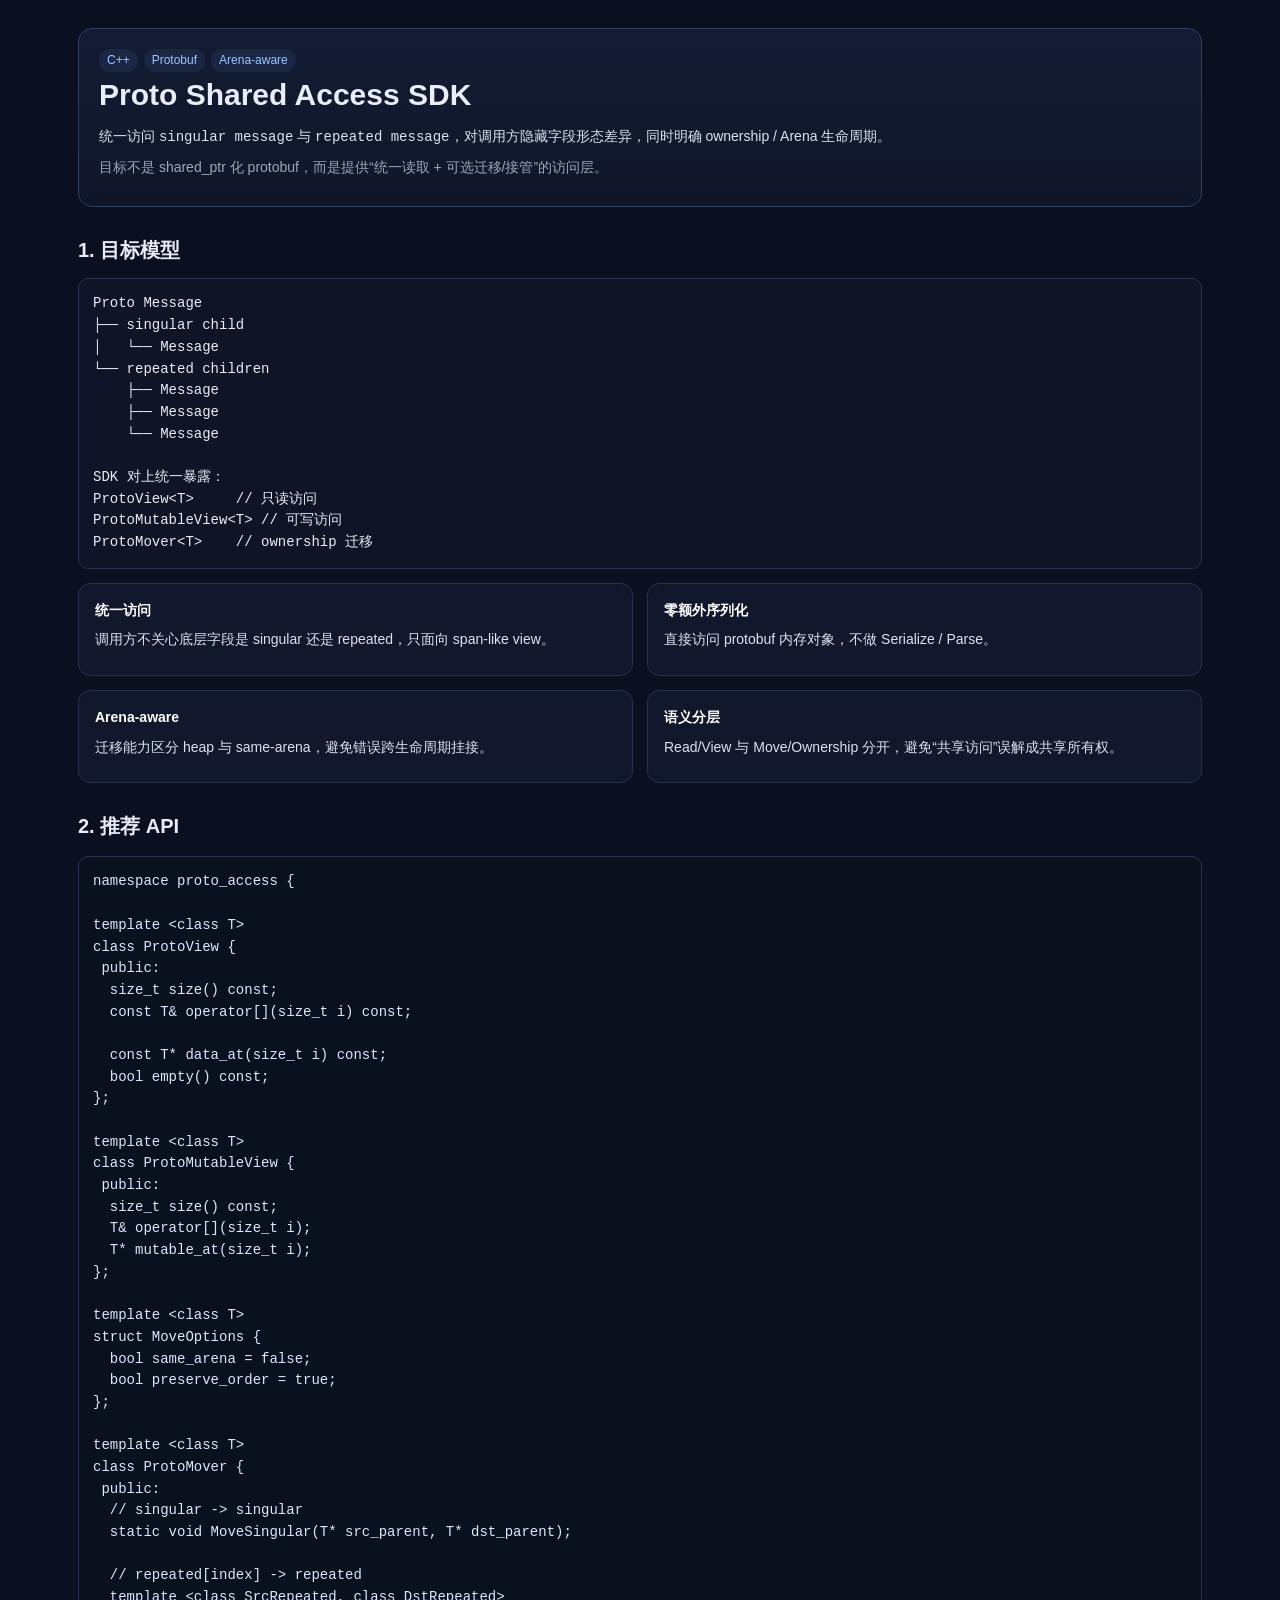
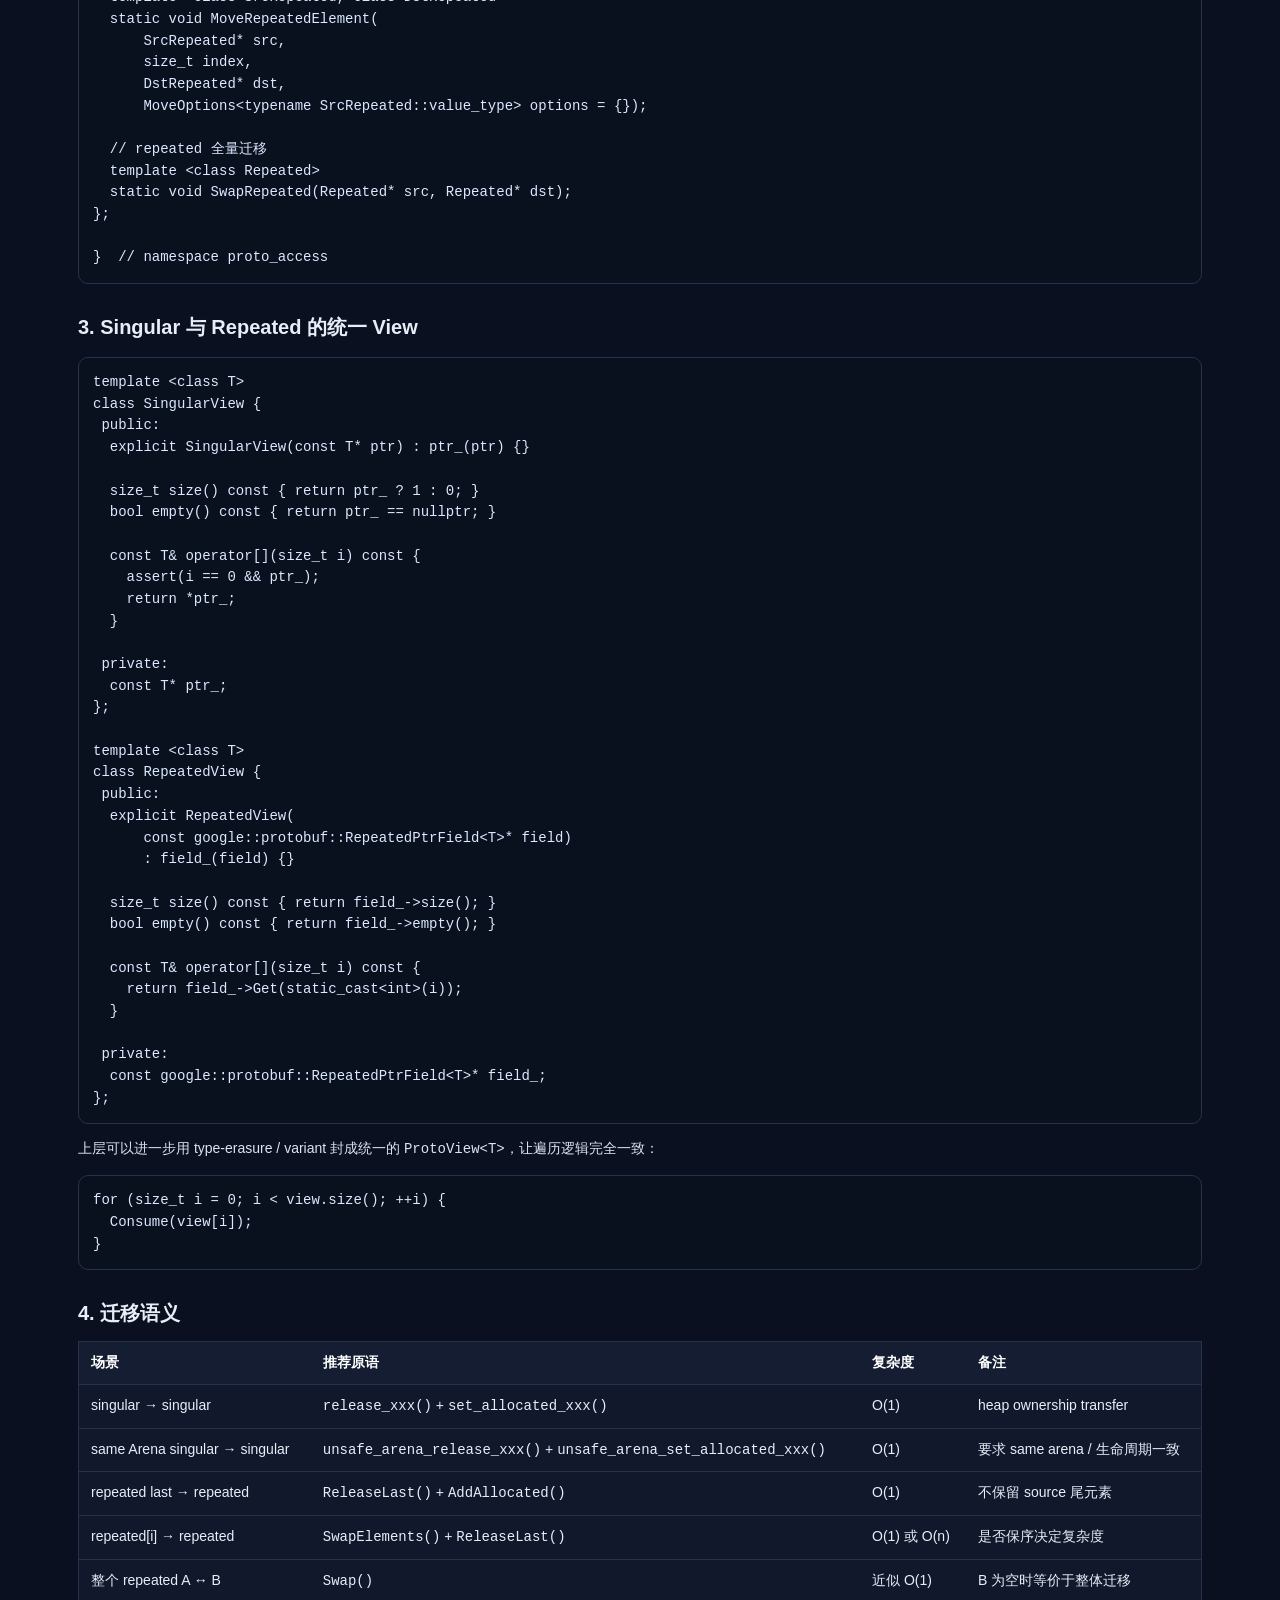
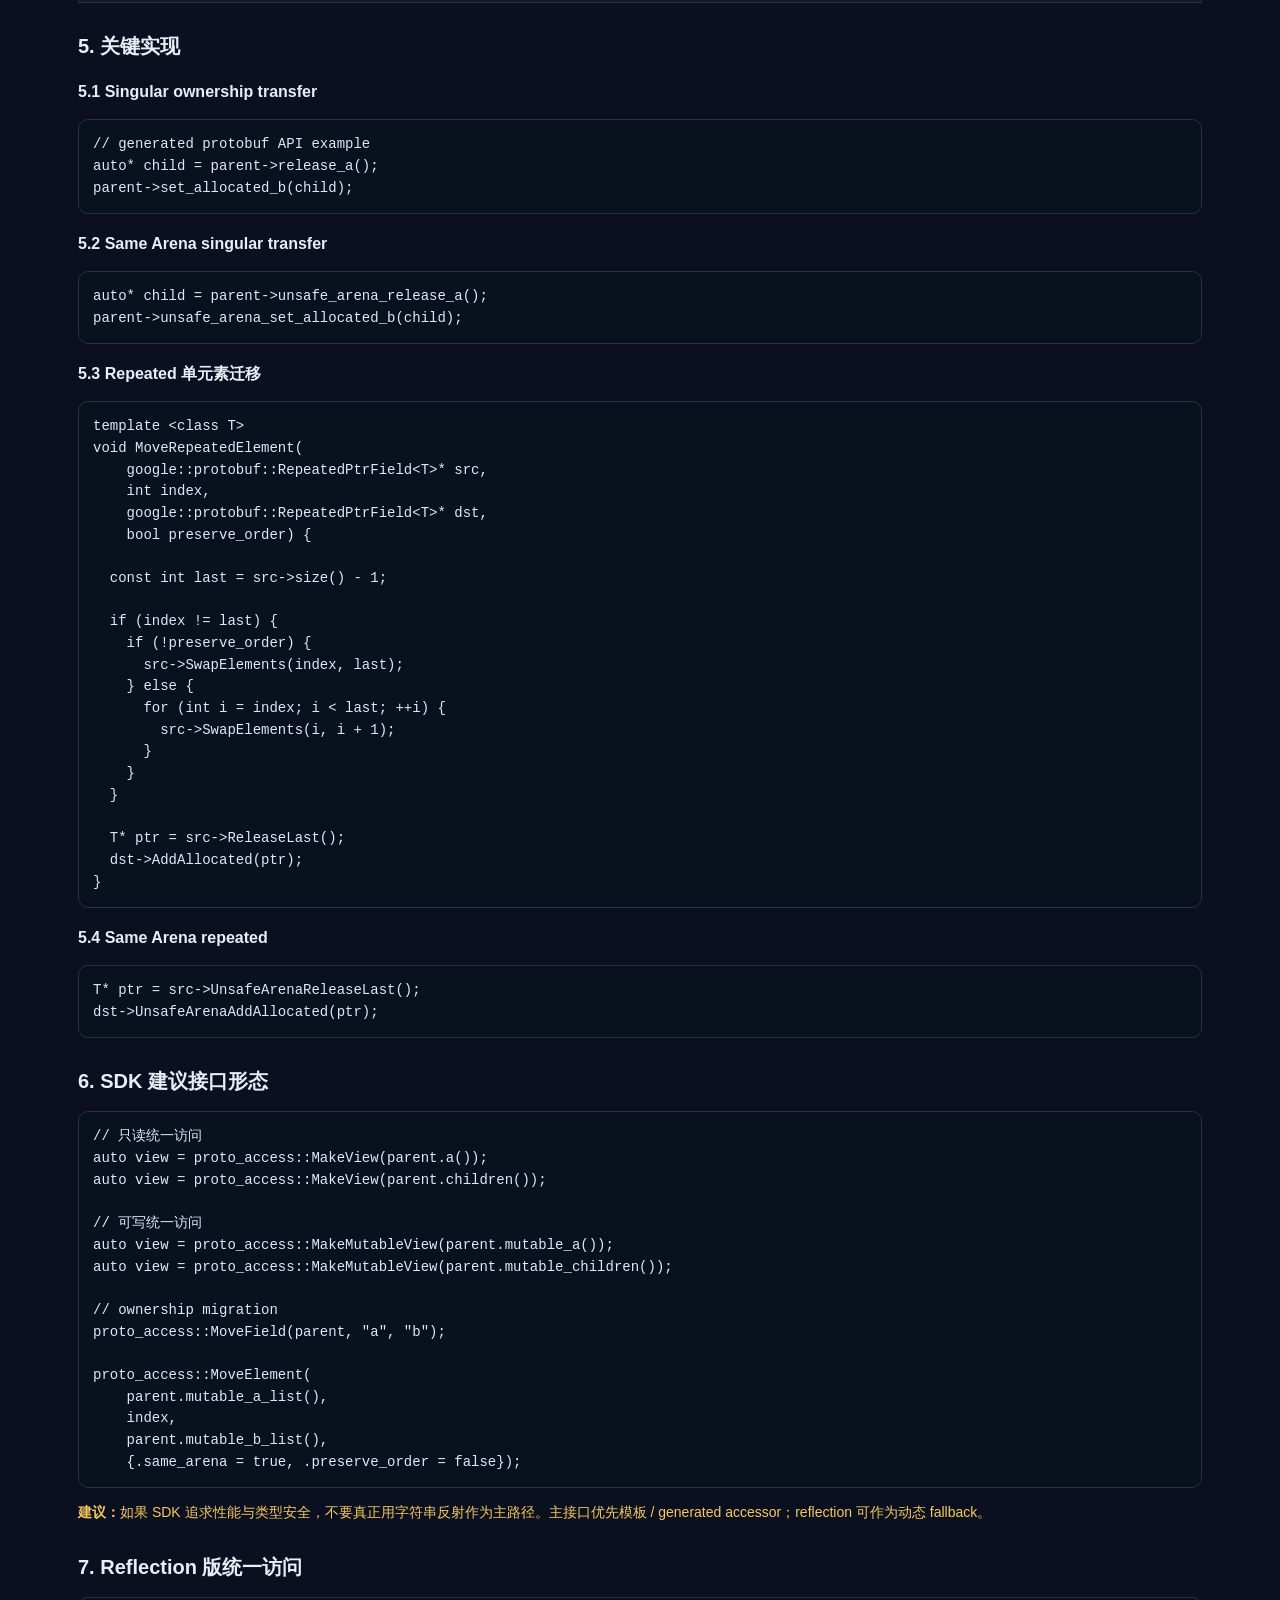
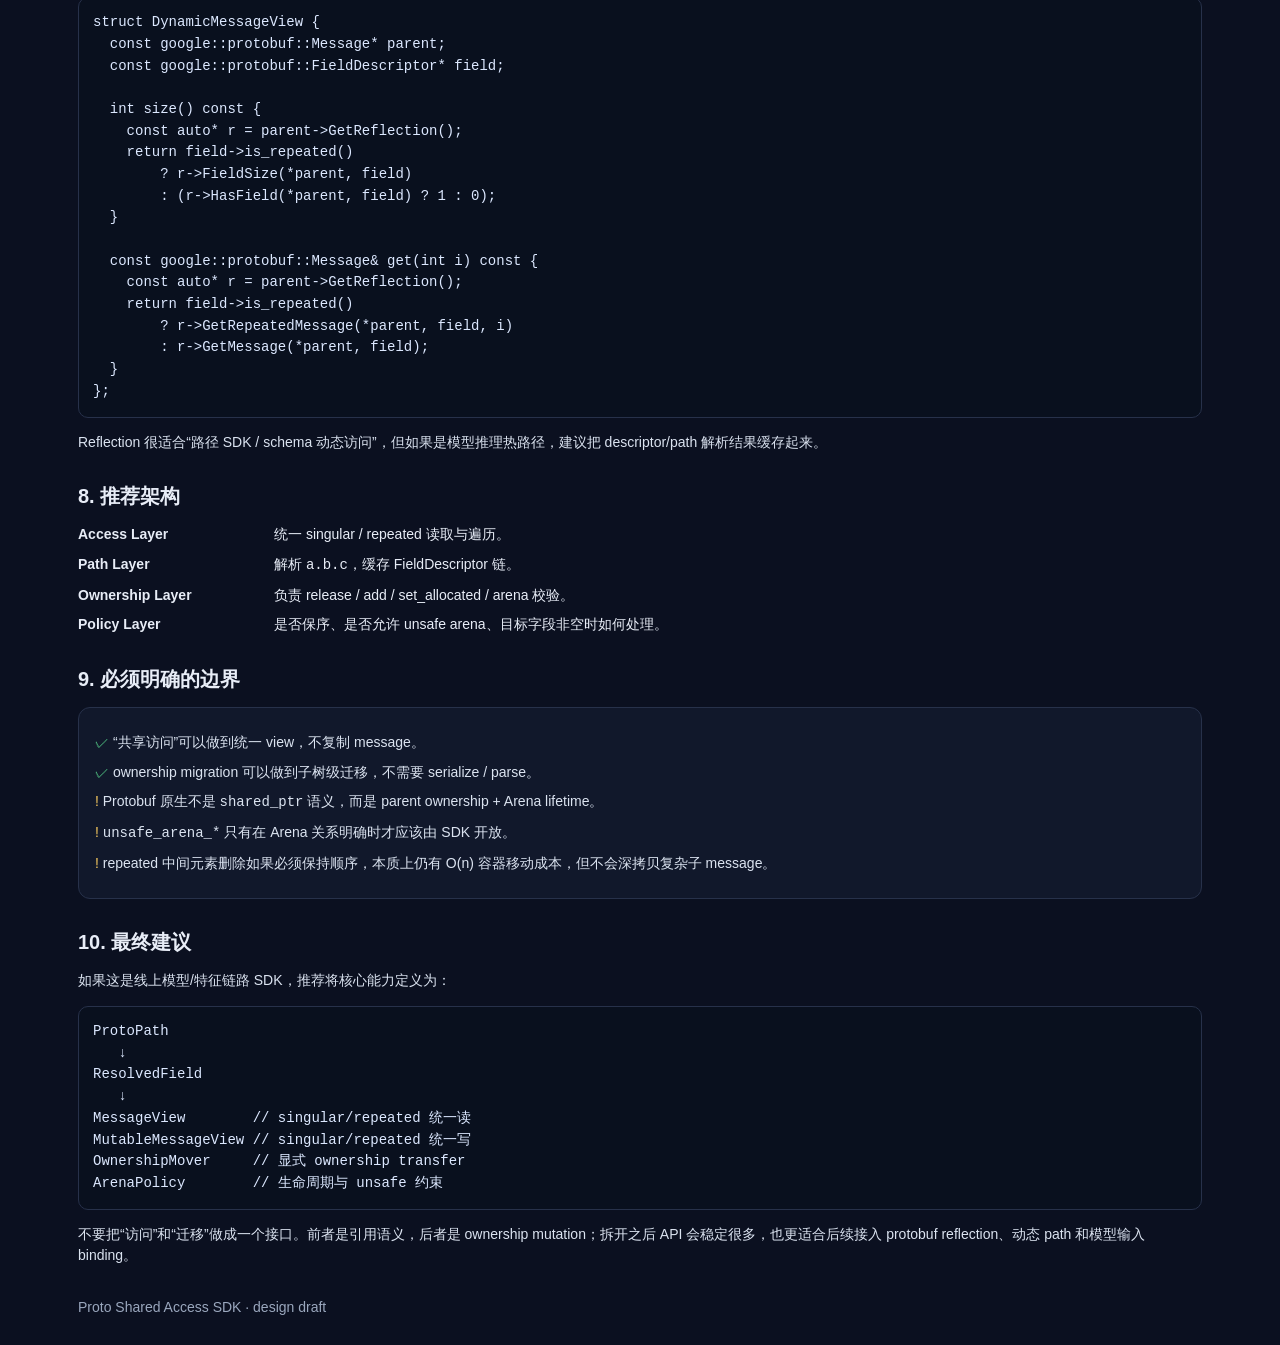
==== index.html @ 44150f27 "Add Protobuf shared access SDK guide" ====
<!doctype html>
<html lang="zh-CN">
<head>
<meta charset="utf-8"/>
<meta name="viewport" content="width=device-width,initial-scale=1"/>
<title>Proto Shared Access SDK</title>
<style>
:root{
  --bg:#0b1020; --panel:#11182b; --panel2:#0f1526; --text:#e8edf7;
  --muted:#9aa7bd; --line:#27314a; --accent:#6ea8fe; --good:#58d68d;
  --warn:#f6c85f; --bad:#ff7b7b; --code:#09101e;
}
*{box-sizing:border-box}
body{margin:0;background:var(--bg);color:var(--text);font:14px/1.55 -apple-system,BlinkMacSystemFont,"Segoe UI","PingFang SC","Microsoft YaHei",sans-serif}
main{max-width:1180px;margin:0 auto;padding:28px}
h1{font-size:30px;margin:0 0 8px}
h2{font-size:20px;margin:28px 0 12px}
h3{font-size:16px;margin:18px 0 8px}
p{margin:8px 0;color:#dbe3f0}
small,.muted{color:var(--muted)}
.grid{display:grid;grid-template-columns:repeat(2,minmax(0,1fr));gap:14px}
.card{background:var(--panel);border:1px solid var(--line);border-radius:12px;padding:16px}
.card strong{color:#fff}
.hero{background:linear-gradient(180deg,#131c33,#0f1628);border:1px solid #31405f;border-radius:14px;padding:20px}
.badge{display:inline-block;padding:2px 8px;border-radius:999px;background:#1a2744;color:#9fc3ff;margin-right:6px;font-size:12px}
table{width:100%;border-collapse:collapse;background:var(--panel);border:1px solid var(--line)}
th,td{padding:10px 12px;border-bottom:1px solid var(--line);text-align:left;vertical-align:top}
th{background:#141d32;color:#fff}
code{font-family:ui-monospace,SFMono-Regular,Menlo,Consolas,monospace}
pre{overflow:auto;background:var(--code);border:1px solid var(--line);border-radius:10px;padding:14px;color:#dce8ff}
.good{color:var(--good)} .warn{color:var(--warn)} .bad{color:var(--bad)}
.kv{display:grid;grid-template-columns:180px 1fr;gap:8px 16px}
.arch{font-family:ui-monospace,SFMono-Regular,Menlo,Consolas,monospace;background:var(--panel2);padding:14px;border-radius:10px;border:1px solid var(--line);white-space:pre}
@media(max-width:800px){.grid{grid-template-columns:1fr}.kv{grid-template-columns:1fr}}
</style>
</head>
<body>
<main>
  <div class="hero">
    <div><span class="badge">C++</span><span class="badge">Protobuf</span><span class="badge">Arena-aware</span></div>
    <h1>Proto Shared Access SDK</h1>
    <p>统一访问 <code>singular message</code> 与 <code>repeated message</code>，对调用方隐藏字段形态差异，同时明确 ownership / Arena 生命周期。</p>
    <p class="muted">目标不是 shared_ptr 化 protobuf，而是提供“统一读取 + 可选迁移/接管”的访问层。</p>
  </div>

  <h2>1. 目标模型</h2>
  <div class="arch">Proto Message
├── singular child
│   └── Message
└── repeated children
    ├── Message
    ├── Message
    └── Message

SDK 对上统一暴露：
ProtoView&lt;T&gt;     // 只读访问
ProtoMutableView&lt;T&gt; // 可写访问
ProtoMover&lt;T&gt;    // ownership 迁移</div>

  <div class="grid" style="margin-top:14px">
    <div class="card">
      <strong>统一访问</strong>
      <p>调用方不关心底层字段是 singular 还是 repeated，只面向 span-like view。</p>
    </div>
    <div class="card">
      <strong>零额外序列化</strong>
      <p>直接访问 protobuf 内存对象，不做 Serialize / Parse。</p>
    </div>
    <div class="card">
      <strong>Arena-aware</strong>
      <p>迁移能力区分 heap 与 same-arena，避免错误跨生命周期挂接。</p>
    </div>
    <div class="card">
      <strong>语义分层</strong>
      <p>Read/View 与 Move/Ownership 分开，避免“共享访问”误解成共享所有权。</p>
    </div>
  </div>

  <h2>2. 推荐 API</h2>
  <pre><code>namespace proto_access {

template &lt;class T&gt;
class ProtoView {
 public:
  size_t size() const;
  const T&amp; operator[](size_t i) const;

  const T* data_at(size_t i) const;
  bool empty() const;
};

template &lt;class T&gt;
class ProtoMutableView {
 public:
  size_t size() const;
  T&amp; operator[](size_t i);
  T* mutable_at(size_t i);
};

template &lt;class T&gt;
struct MoveOptions {
  bool same_arena = false;
  bool preserve_order = true;
};

template &lt;class T&gt;
class ProtoMover {
 public:
  // singular -&gt; singular
  static void MoveSingular(T* src_parent, T* dst_parent);

  // repeated[index] -&gt; repeated
  template &lt;class SrcRepeated, class DstRepeated&gt;
  static void MoveRepeatedElement(
      SrcRepeated* src,
      size_t index,
      DstRepeated* dst,
      MoveOptions&lt;typename SrcRepeated::value_type&gt; options = {});

  // repeated 全量迁移
  template &lt;class Repeated&gt;
  static void SwapRepeated(Repeated* src, Repeated* dst);
};

}  // namespace proto_access</code></pre>

  <h2>3. Singular 与 Repeated 的统一 View</h2>
  <pre><code>template &lt;class T&gt;
class SingularView {
 public:
  explicit SingularView(const T* ptr) : ptr_(ptr) {}

  size_t size() const { return ptr_ ? 1 : 0; }
  bool empty() const { return ptr_ == nullptr; }

  const T&amp; operator[](size_t i) const {
    assert(i == 0 &amp;&amp; ptr_);
    return *ptr_;
  }

 private:
  const T* ptr_;
};

template &lt;class T&gt;
class RepeatedView {
 public:
  explicit RepeatedView(
      const google::protobuf::RepeatedPtrField&lt;T&gt;* field)
      : field_(field) {}

  size_t size() const { return field_-&gt;size(); }
  bool empty() const { return field_-&gt;empty(); }

  const T&amp; operator[](size_t i) const {
    return field_-&gt;Get(static_cast&lt;int&gt;(i));
  }

 private:
  const google::protobuf::RepeatedPtrField&lt;T&gt;* field_;
};</code></pre>

  <p>上层可以进一步用 type-erasure / variant 封成统一的 <code>ProtoView&lt;T&gt;</code>，让遍历逻辑完全一致：</p>

  <pre><code>for (size_t i = 0; i &lt; view.size(); ++i) {
  Consume(view[i]);
}</code></pre>

  <h2>4. 迁移语义</h2>
  <table>
    <thead><tr><th>场景</th><th>推荐原语</th><th>复杂度</th><th>备注</th></tr></thead>
    <tbody>
      <tr><td>singular → singular</td><td><code>release_xxx()</code> + <code>set_allocated_xxx()</code></td><td>O(1)</td><td>heap ownership transfer</td></tr>
      <tr><td>same Arena singular → singular</td><td><code>unsafe_arena_release_xxx()</code> + <code>unsafe_arena_set_allocated_xxx()</code></td><td>O(1)</td><td>要求 same arena / 生命周期一致</td></tr>
      <tr><td>repeated last → repeated</td><td><code>ReleaseLast()</code> + <code>AddAllocated()</code></td><td>O(1)</td><td>不保留 source 尾元素</td></tr>
      <tr><td>repeated[i] → repeated</td><td><code>SwapElements()</code> + <code>ReleaseLast()</code></td><td>O(1) 或 O(n)</td><td>是否保序决定复杂度</td></tr>
      <tr><td>整个 repeated A ↔ B</td><td><code>Swap()</code></td><td>近似 O(1)</td><td>B 为空时等价于整体迁移</td></tr>
    </tbody>
  </table>

  <h2>5. 关键实现</h2>
  <h3>5.1 Singular ownership transfer</h3>
  <pre><code>// generated protobuf API example
auto* child = parent-&gt;release_a();
parent-&gt;set_allocated_b(child);</code></pre>

  <h3>5.2 Same Arena singular transfer</h3>
  <pre><code>auto* child = parent-&gt;unsafe_arena_release_a();
parent-&gt;unsafe_arena_set_allocated_b(child);</code></pre>

  <h3>5.3 Repeated 单元素迁移</h3>
  <pre><code>template &lt;class T&gt;
void MoveRepeatedElement(
    google::protobuf::RepeatedPtrField&lt;T&gt;* src,
    int index,
    google::protobuf::RepeatedPtrField&lt;T&gt;* dst,
    bool preserve_order) {

  const int last = src-&gt;size() - 1;

  if (index != last) {
    if (!preserve_order) {
      src-&gt;SwapElements(index, last);
    } else {
      for (int i = index; i &lt; last; ++i) {
        src-&gt;SwapElements(i, i + 1);
      }
    }
  }

  T* ptr = src-&gt;ReleaseLast();
  dst-&gt;AddAllocated(ptr);
}</code></pre>

  <h3>5.4 Same Arena repeated</h3>
  <pre><code>T* ptr = src-&gt;UnsafeArenaReleaseLast();
dst-&gt;UnsafeArenaAddAllocated(ptr);</code></pre>

  <h2>6. SDK 建议接口形态</h2>
  <pre><code>// 只读统一访问
auto view = proto_access::MakeView(parent.a());
auto view = proto_access::MakeView(parent.children());

// 可写统一访问
auto view = proto_access::MakeMutableView(parent.mutable_a());
auto view = proto_access::MakeMutableView(parent.mutable_children());

// ownership migration
proto_access::MoveField(parent, "a", "b");

proto_access::MoveElement(
    parent.mutable_a_list(),
    index,
    parent.mutable_b_list(),
    {.same_arena = true, .preserve_order = false});</code></pre>

  <p class="warn"><strong>建议：</strong>如果 SDK 追求性能与类型安全，不要真正用字符串反射作为主路径。主接口优先模板 / generated accessor；reflection 可作为动态 fallback。</p>

  <h2>7. Reflection 版统一访问</h2>
  <pre><code>struct DynamicMessageView {
  const google::protobuf::Message* parent;
  const google::protobuf::FieldDescriptor* field;

  int size() const {
    const auto* r = parent-&gt;GetReflection();
    return field-&gt;is_repeated()
        ? r-&gt;FieldSize(*parent, field)
        : (r-&gt;HasField(*parent, field) ? 1 : 0);
  }

  const google::protobuf::Message&amp; get(int i) const {
    const auto* r = parent-&gt;GetReflection();
    return field-&gt;is_repeated()
        ? r-&gt;GetRepeatedMessage(*parent, field, i)
        : r-&gt;GetMessage(*parent, field);
  }
};</code></pre>

  <p>Reflection 很适合“路径 SDK / schema 动态访问”，但如果是模型推理热路径，建议把 descriptor/path 解析结果缓存起来。</p>

  <h2>8. 推荐架构</h2>
  <div class="kv">
    <div><strong>Access Layer</strong></div><div>统一 singular / repeated 读取与遍历。</div>
    <div><strong>Path Layer</strong></div><div>解析 <code>a.b.c</code>，缓存 FieldDescriptor 链。</div>
    <div><strong>Ownership Layer</strong></div><div>负责 release / add / set_allocated / arena 校验。</div>
    <div><strong>Policy Layer</strong></div><div>是否保序、是否允许 unsafe arena、目标字段非空时如何处理。</div>
  </div>

  <h2>9. 必须明确的边界</h2>
  <div class="card">
    <p><span class="good">✓</span> “共享访问”可以做到统一 view，不复制 message。</p>
    <p><span class="good">✓</span> ownership migration 可以做到子树级迁移，不需要 serialize / parse。</p>
    <p><span class="warn">!</span> Protobuf 原生不是 <code>shared_ptr</code> 语义，而是 parent ownership + Arena lifetime。</p>
    <p><span class="warn">!</span> <code>unsafe_arena_*</code> 只有在 Arena 关系明确时才应该由 SDK 开放。</p>
    <p><span class="warn">!</span> repeated 中间元素删除如果必须保持顺序，本质上仍有 O(n) 容器移动成本，但不会深拷贝复杂子 message。</p>
  </div>

  <h2>10. 最终建议</h2>
  <p>如果这是线上模型/特征链路 SDK，推荐将核心能力定义为：</p>
  <pre><code>ProtoPath
   ↓
ResolvedField
   ↓
MessageView        // singular/repeated 统一读
MutableMessageView // singular/repeated 统一写
OwnershipMover     // 显式 ownership transfer
ArenaPolicy        // 生命周期与 unsafe 约束</code></pre>

  <p>不要把“访问”和“迁移”做成一个接口。前者是引用语义，后者是 ownership mutation；拆开之后 API 会稳定很多，也更适合后续接入 protobuf reflection、动态 path 和模型输入 binding。</p>

  <p class="muted" style="margin-top:30px">Proto Shared Access SDK · design draft</p>
</main>
</body>
</html>
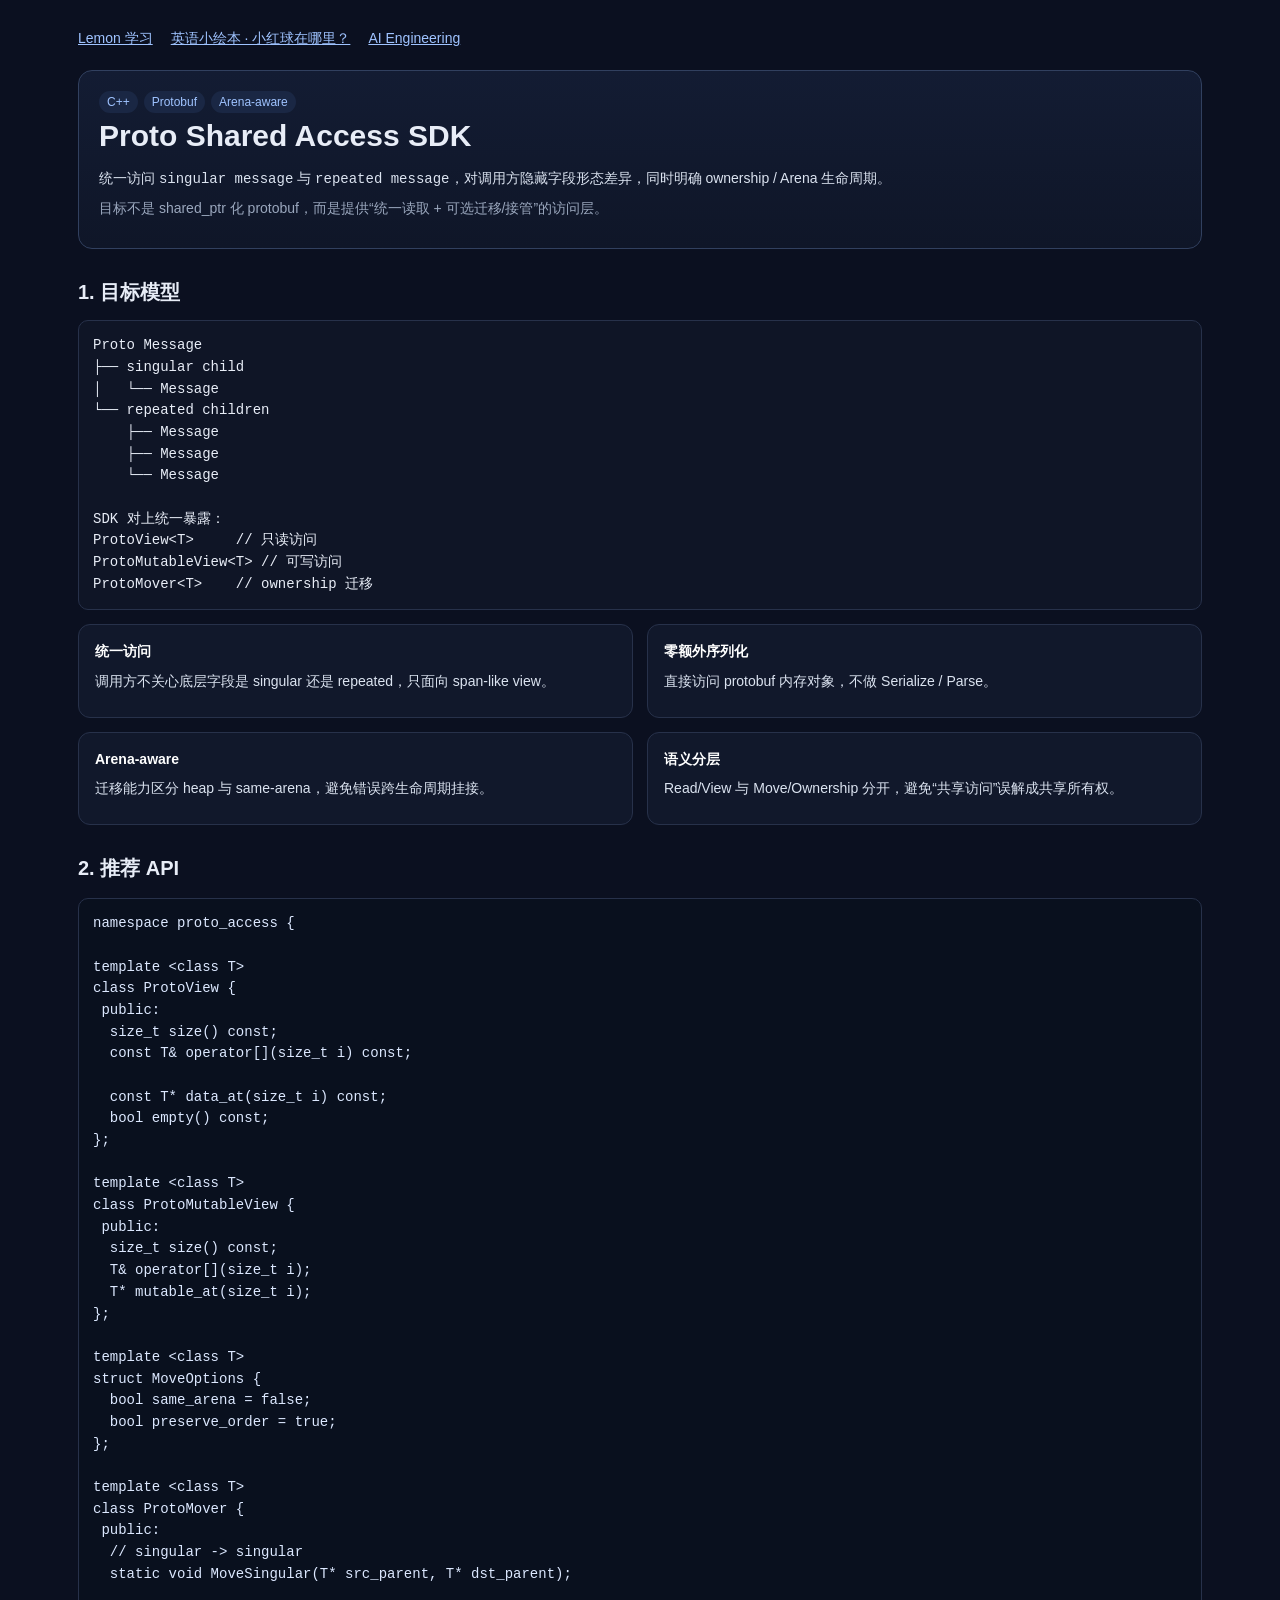
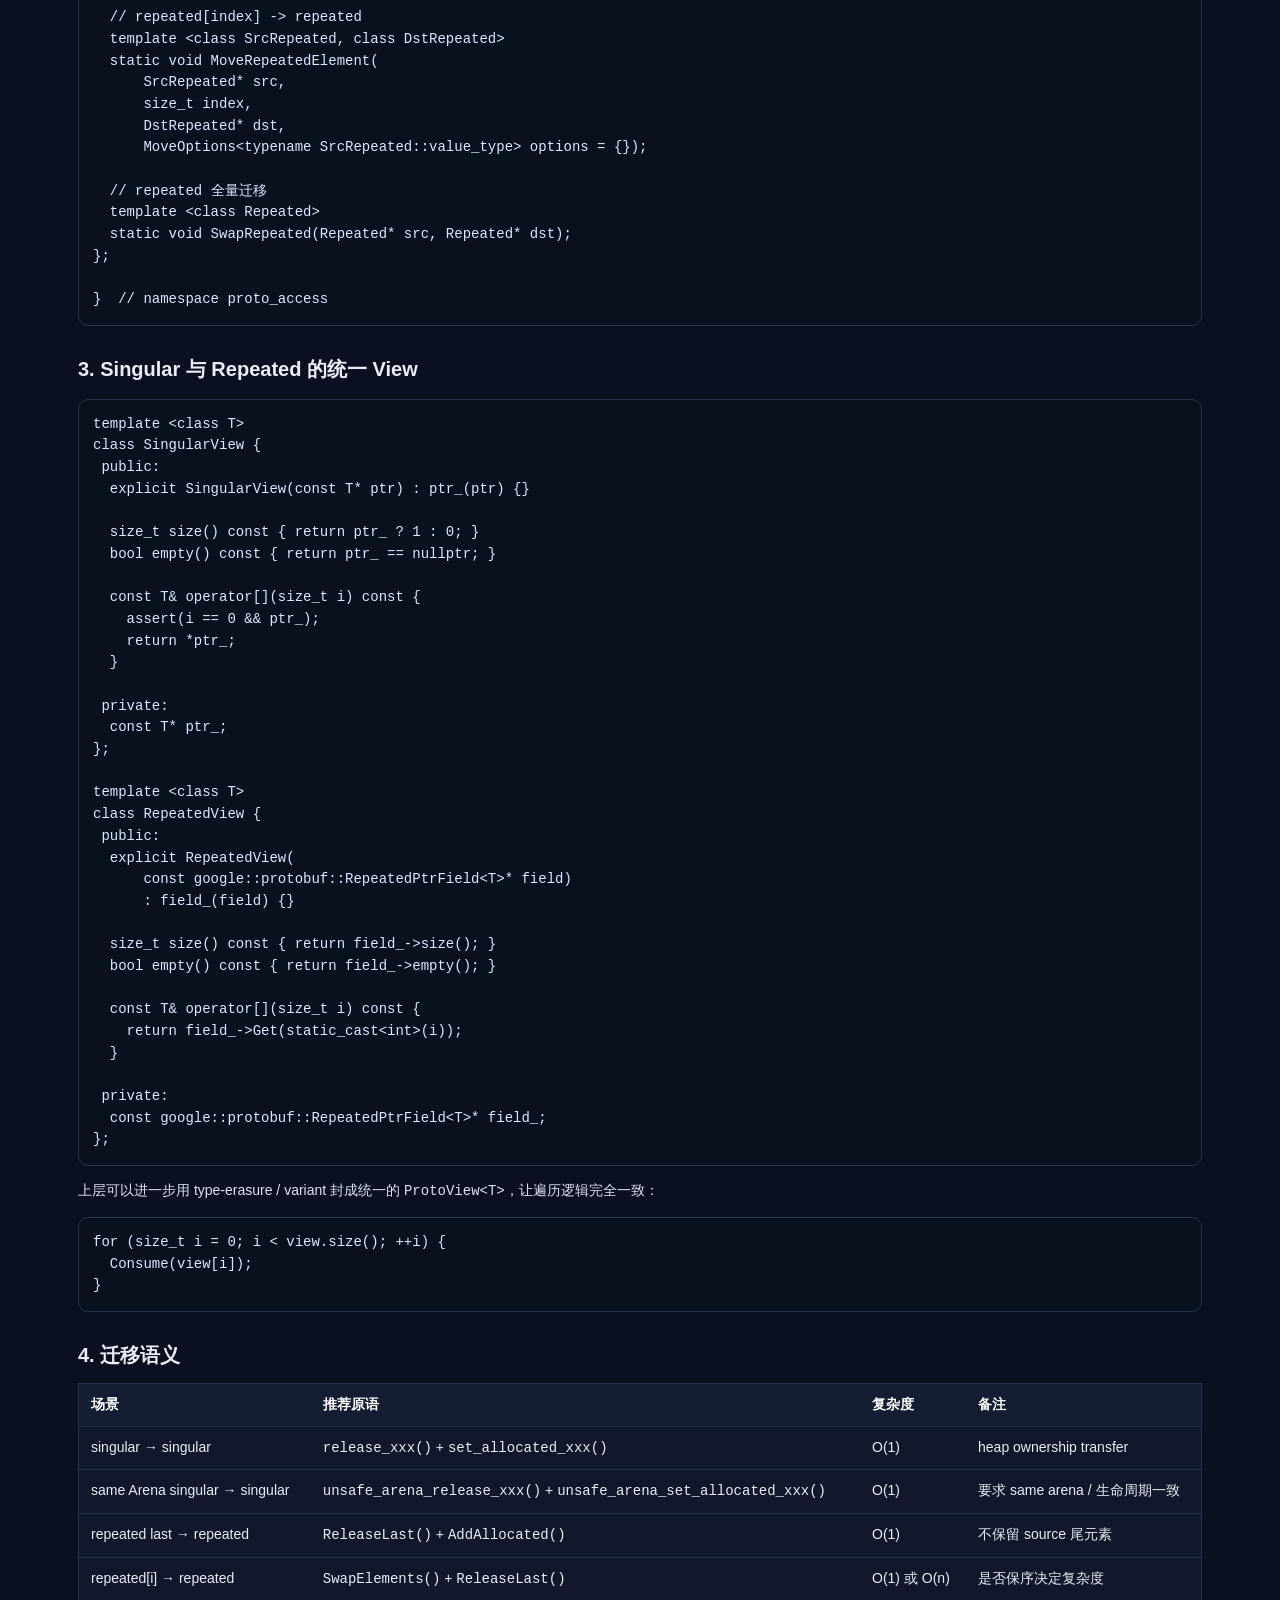
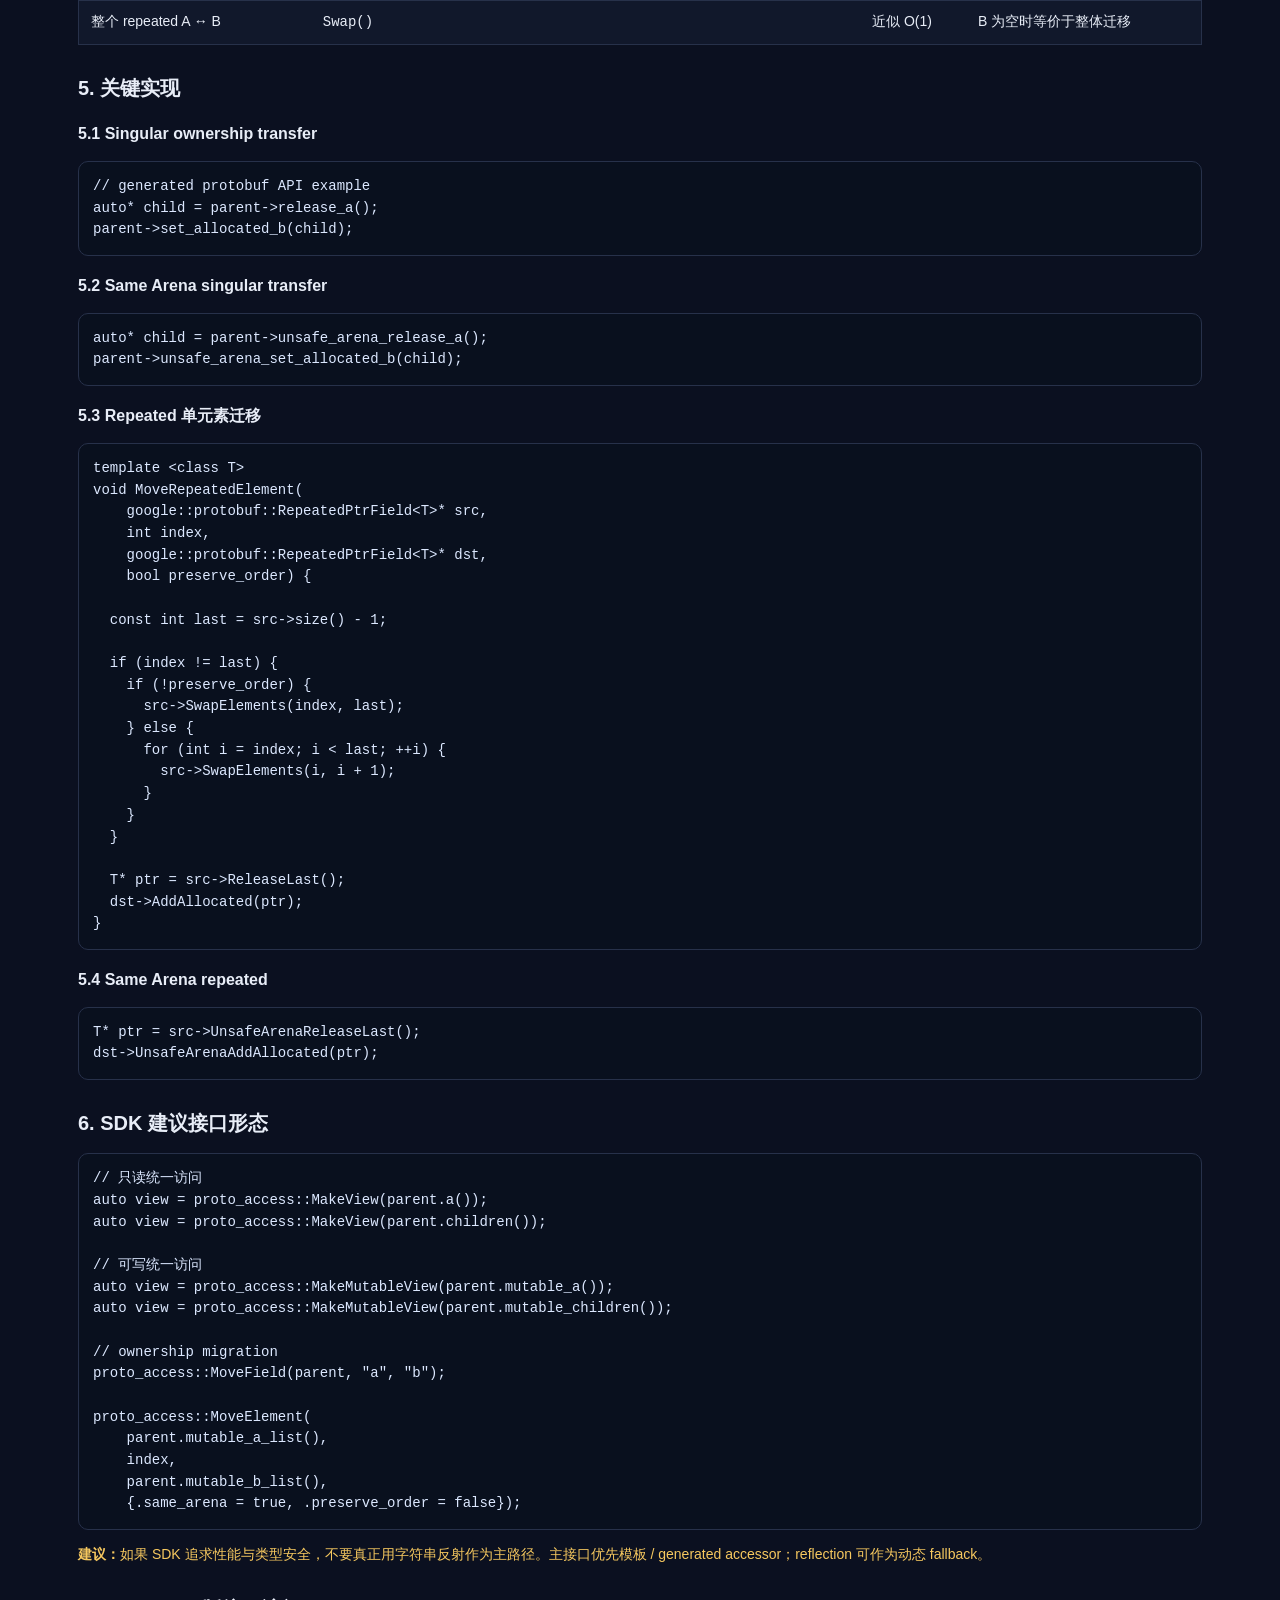
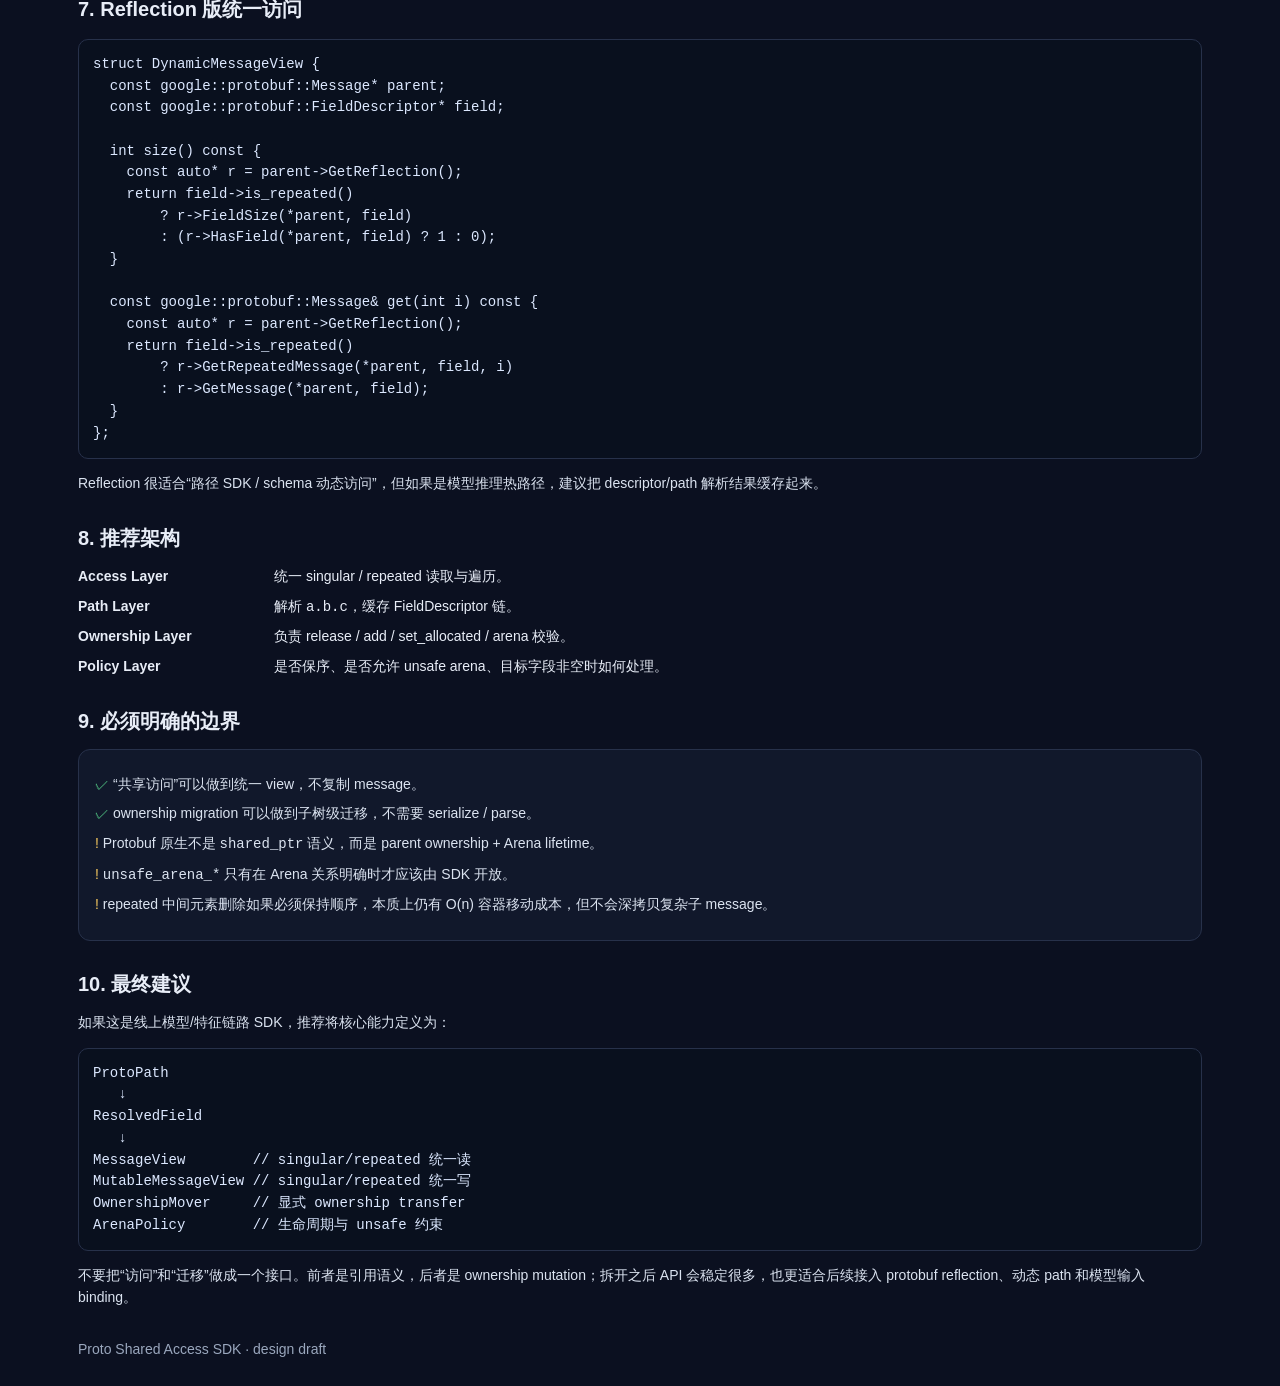
==== commit b31164de: "Add Lemon's illustrated English storybook and learning links" ====
--- a/index.html
+++ b/index.html
@@ -36,6 +36,7 @@
 </head>
 <body>
 <main>
+  <nav aria-label="网站页面" style="display:flex;gap:18px;flex-wrap:wrap;margin-bottom:20px;font-size:14px"><a href="./lemon-study/" style="color:#9fc3ff">Lemon 学习</a><a href="./lemon-study/english-picture-book/" style="color:#9fc3ff">英语小绘本 · 小红球在哪里？</a><a href="./ai-engineering/" style="color:#9fc3ff">AI Engineering</a></nav>
   <div class="hero">
     <div><span class="badge">C++</span><span class="badge">Protobuf</span><span class="badge">Arena-aware</span></div>
     <h1>Proto Shared Access SDK</h1>
@@ -291,4 +292,4 @@
   <p class="muted" style="margin-top:30px">Proto Shared Access SDK · design draft</p>
 </main>
 </body>
-</html>+</html>
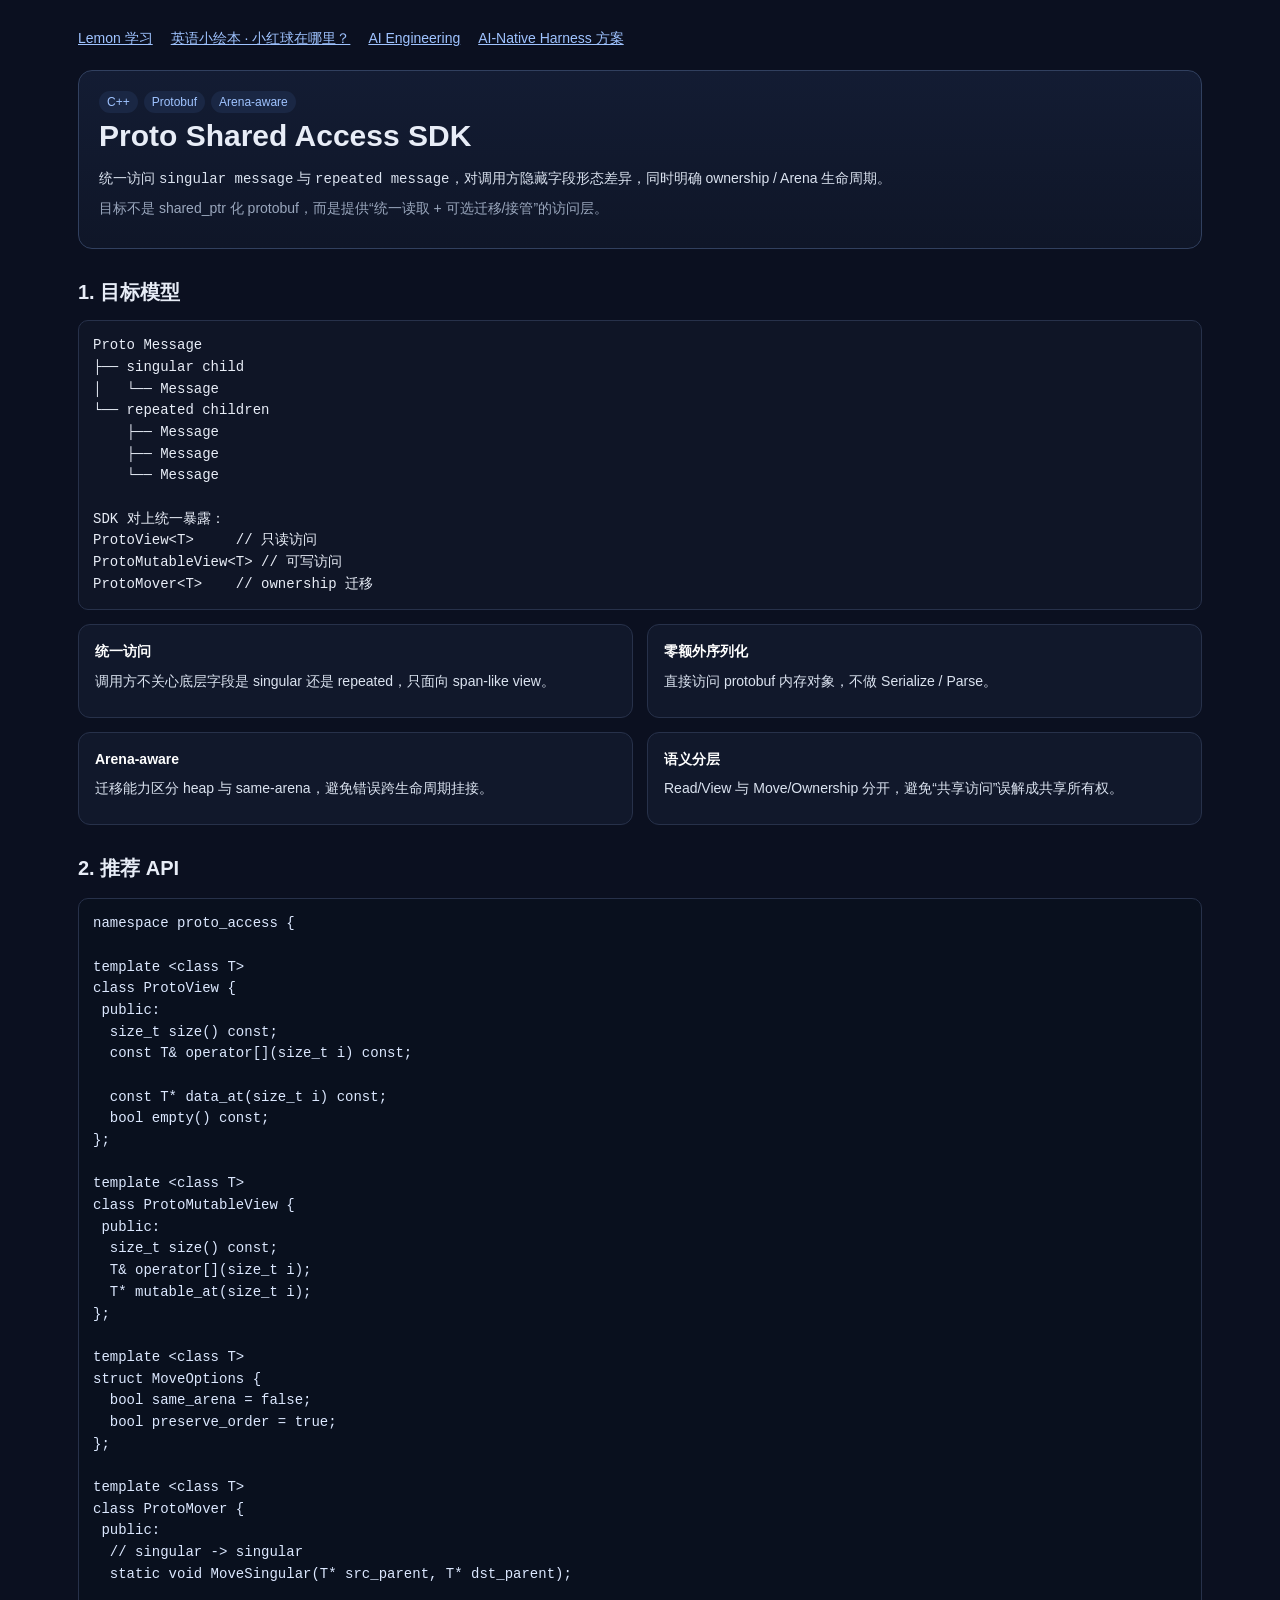
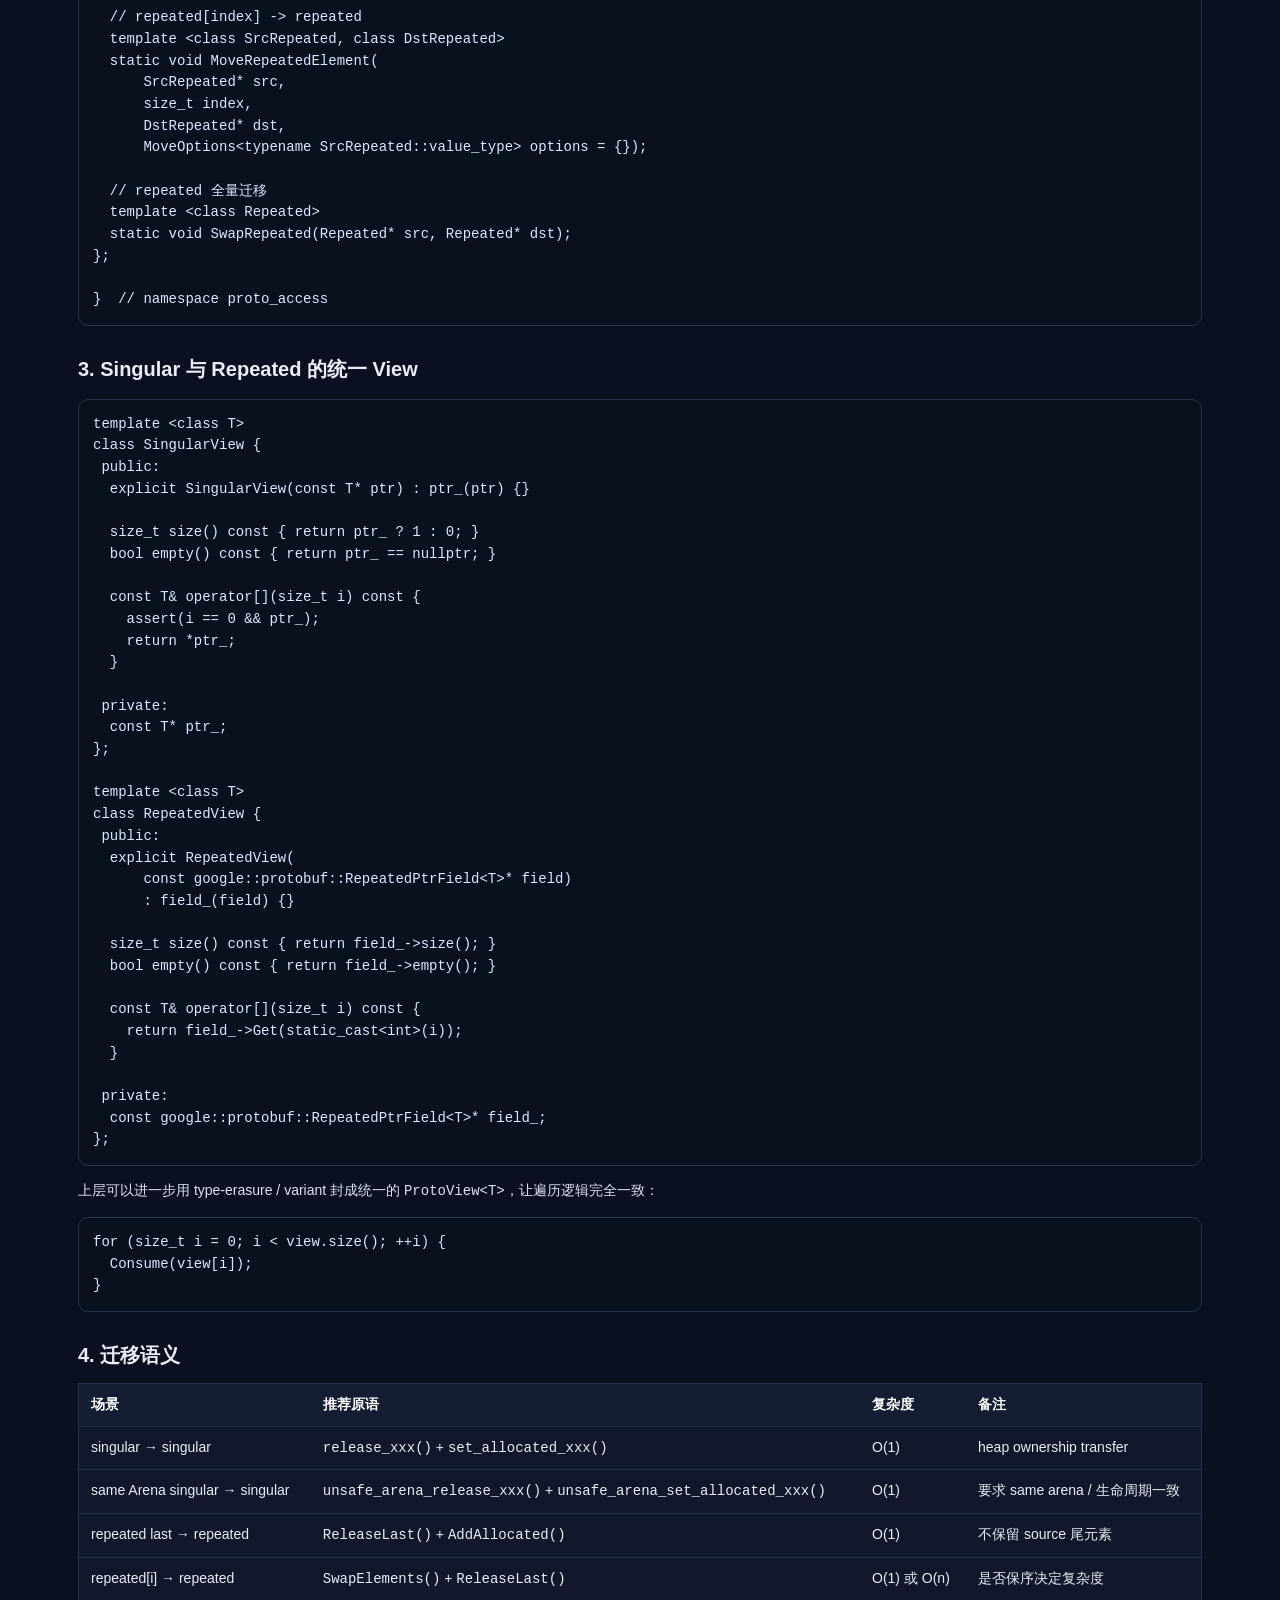
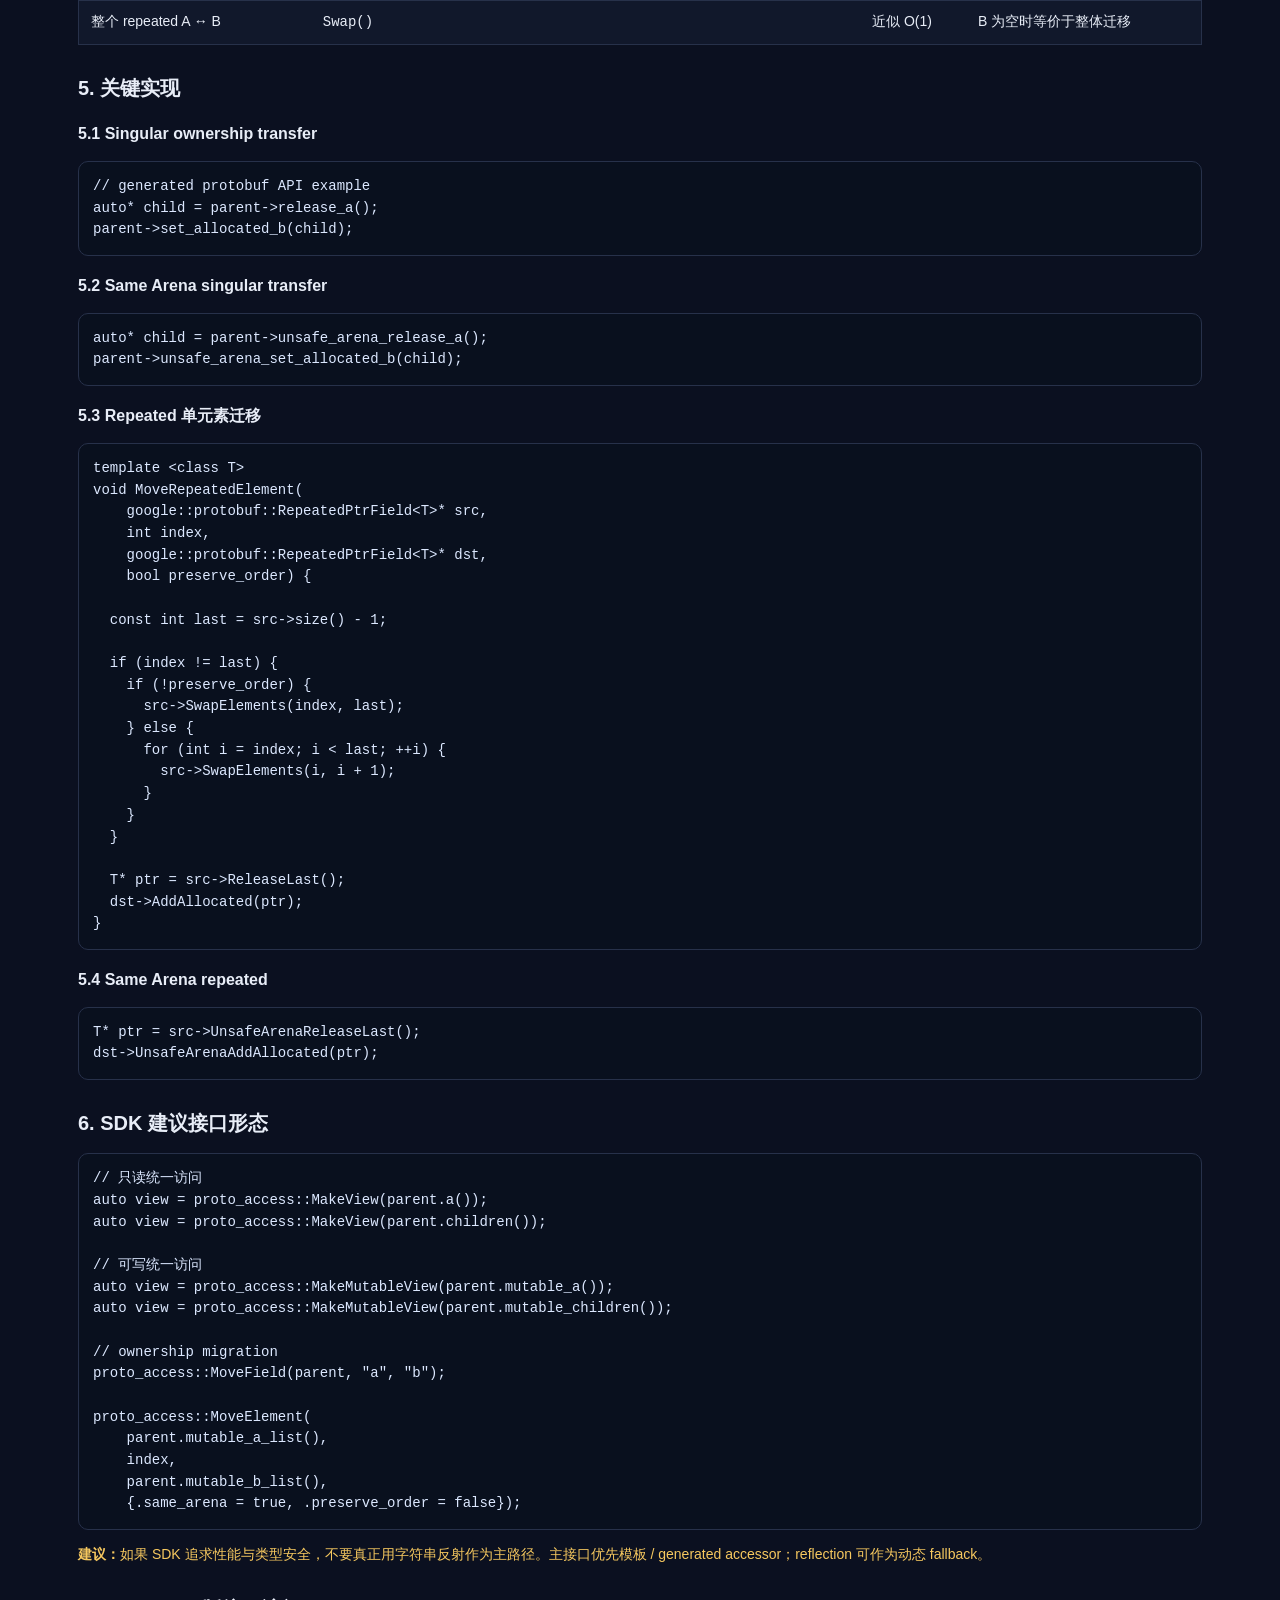
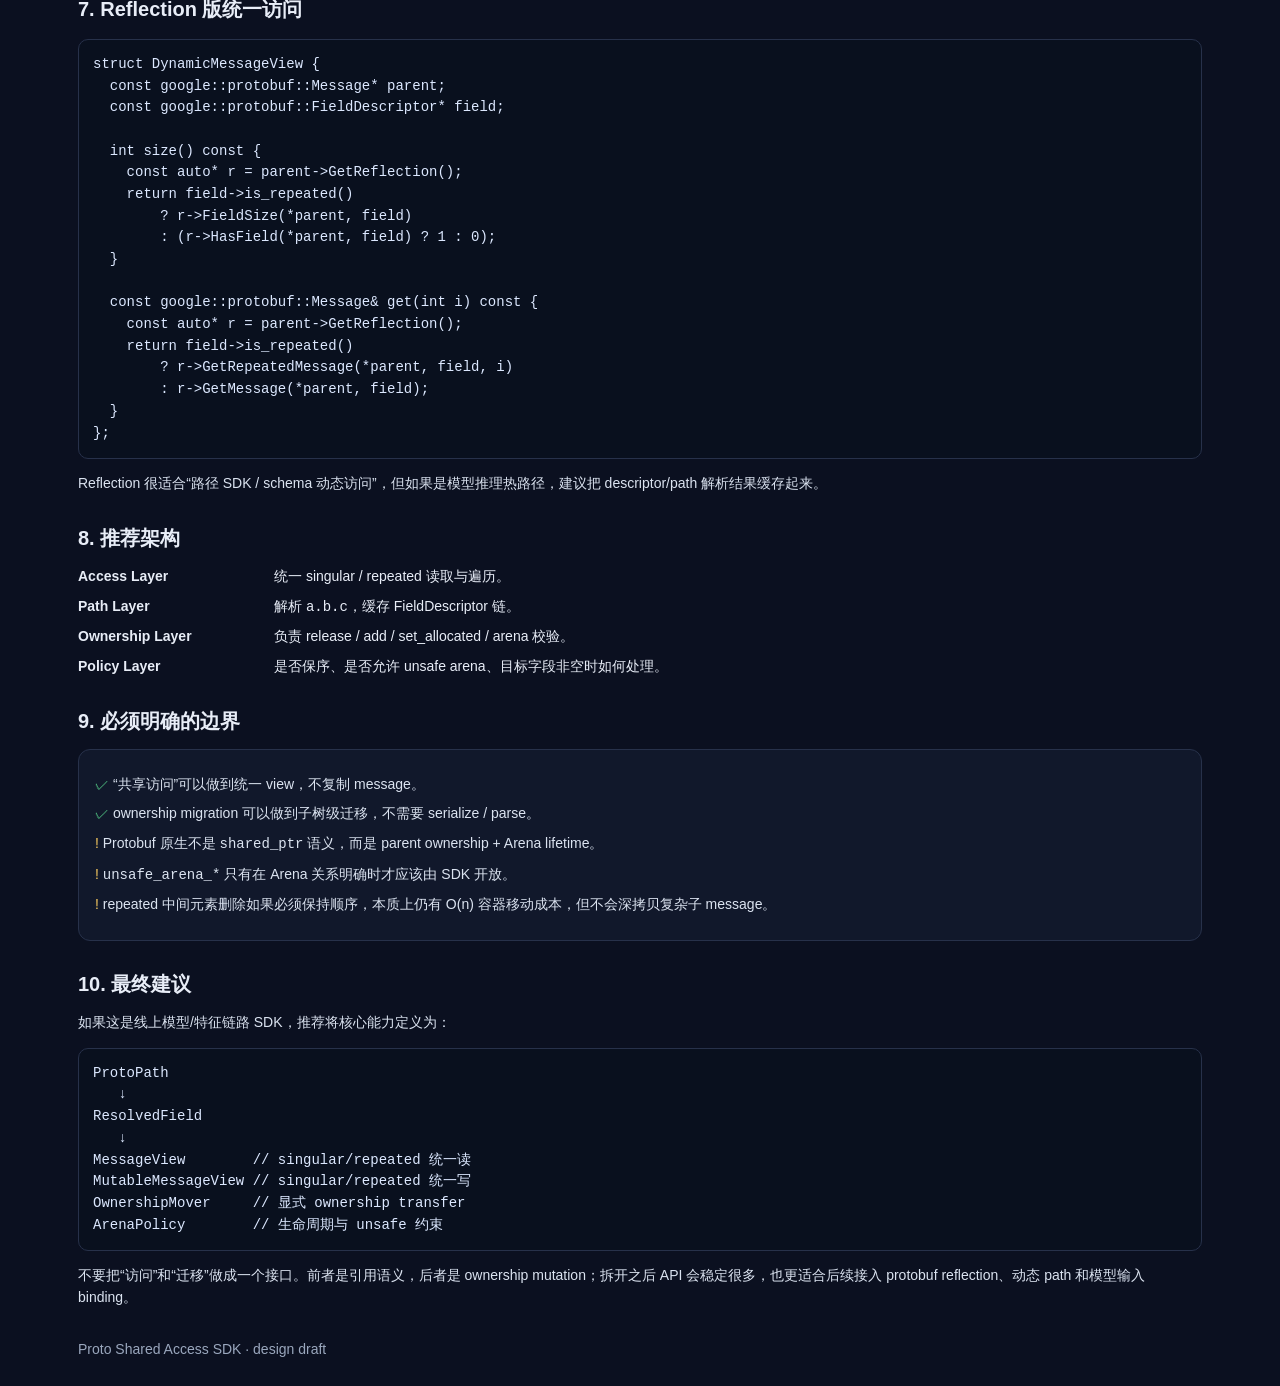
==== commit 2685fda8: "docs: link public Harness design from guide page" ====
--- a/index.html
+++ b/index.html
@@ -36,7 +36,7 @@
 </head>
 <body>
 <main>
-  <nav aria-label="网站页面" style="display:flex;gap:18px;flex-wrap:wrap;margin-bottom:20px;font-size:14px"><a href="./lemon-study/" style="color:#9fc3ff">Lemon 学习</a><a href="./lemon-study/english-picture-book/" style="color:#9fc3ff">英语小绘本 · 小红球在哪里？</a><a href="./ai-engineering/" style="color:#9fc3ff">AI Engineering</a></nav>
+  <nav aria-label="网站页面" style="display:flex;gap:18px;flex-wrap:wrap;margin-bottom:20px;font-size:14px"><a href="./lemon-study/" style="color:#9fc3ff">Lemon 学习</a><a href="./lemon-study/english-picture-book/" style="color:#9fc3ff">英语小绘本 · 小红球在哪里？</a><a href="./ai-engineering/" style="color:#9fc3ff">AI Engineering</a><a href="./harness-workspace/" style="color:#9fc3ff">AI-Native Harness 方案</a></nav>
   <div class="hero">
     <div><span class="badge">C++</span><span class="badge">Protobuf</span><span class="badge">Arena-aware</span></div>
     <h1>Proto Shared Access SDK</h1>
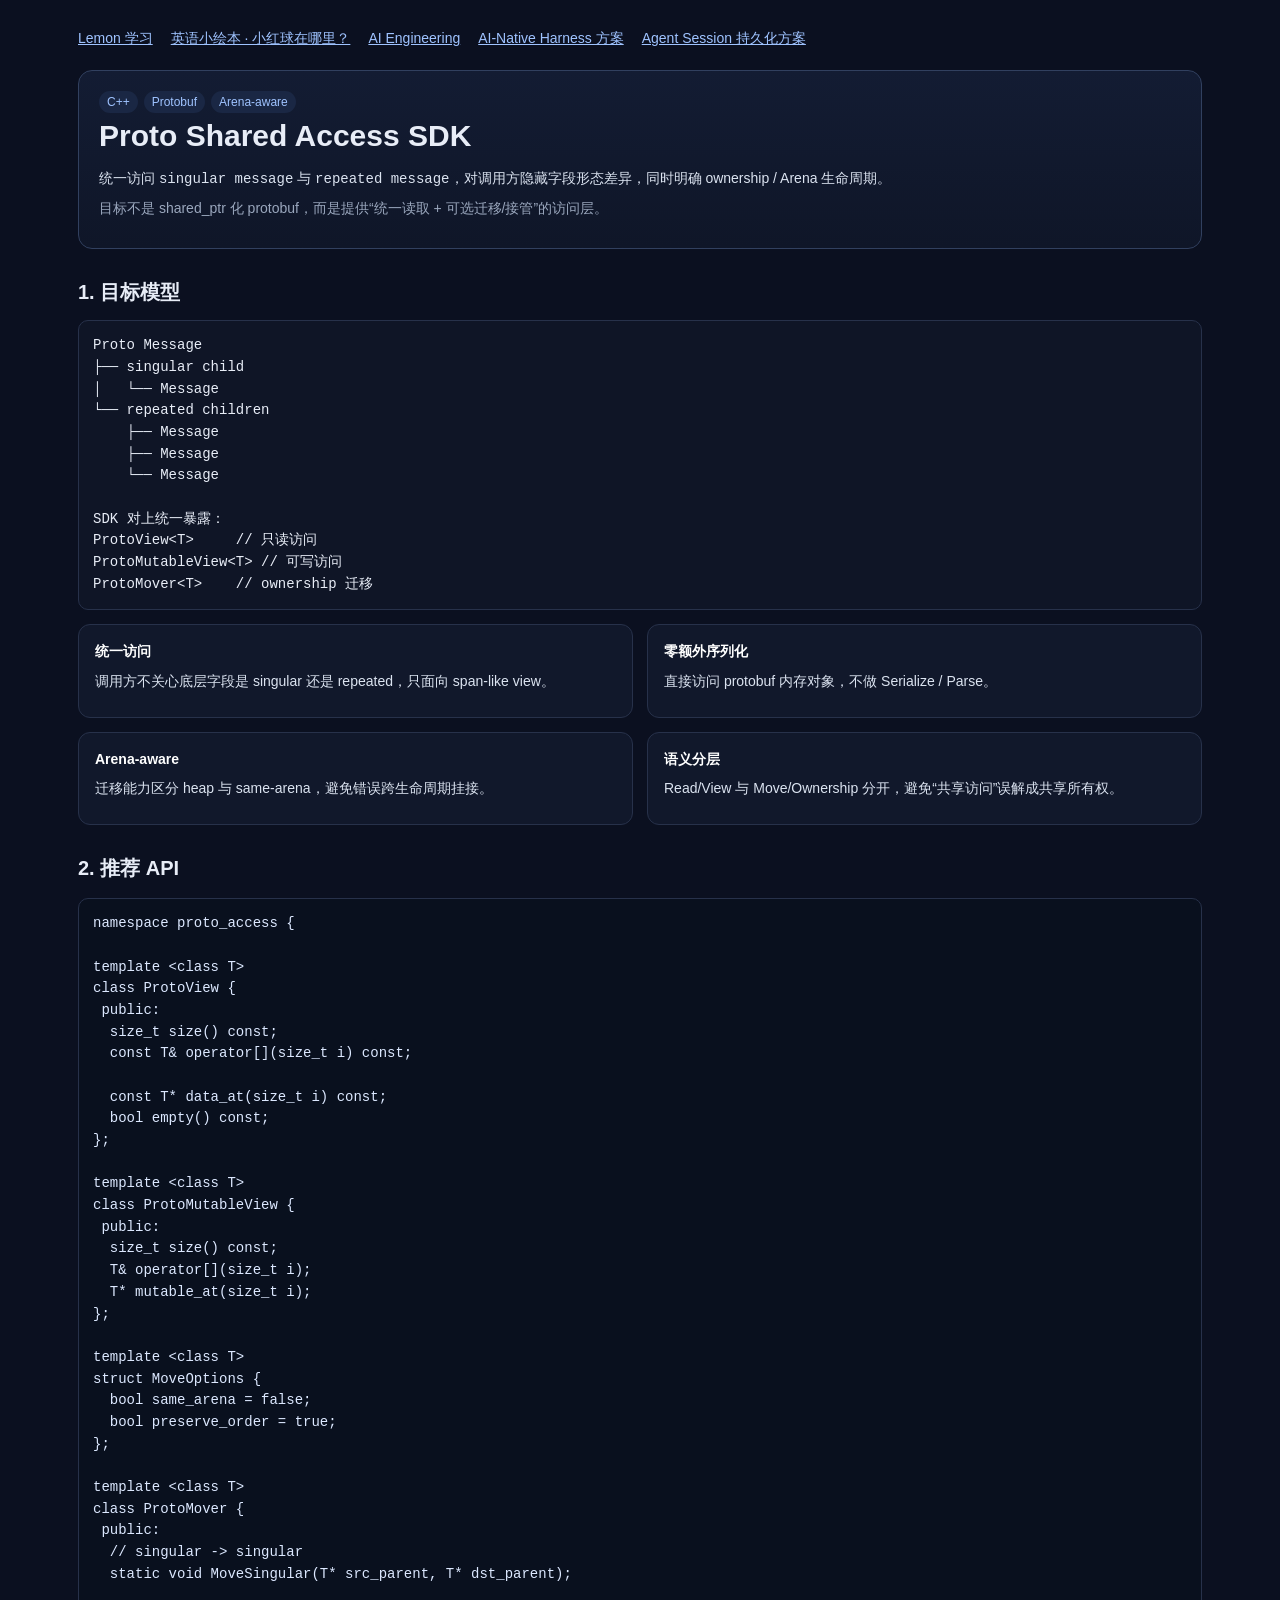
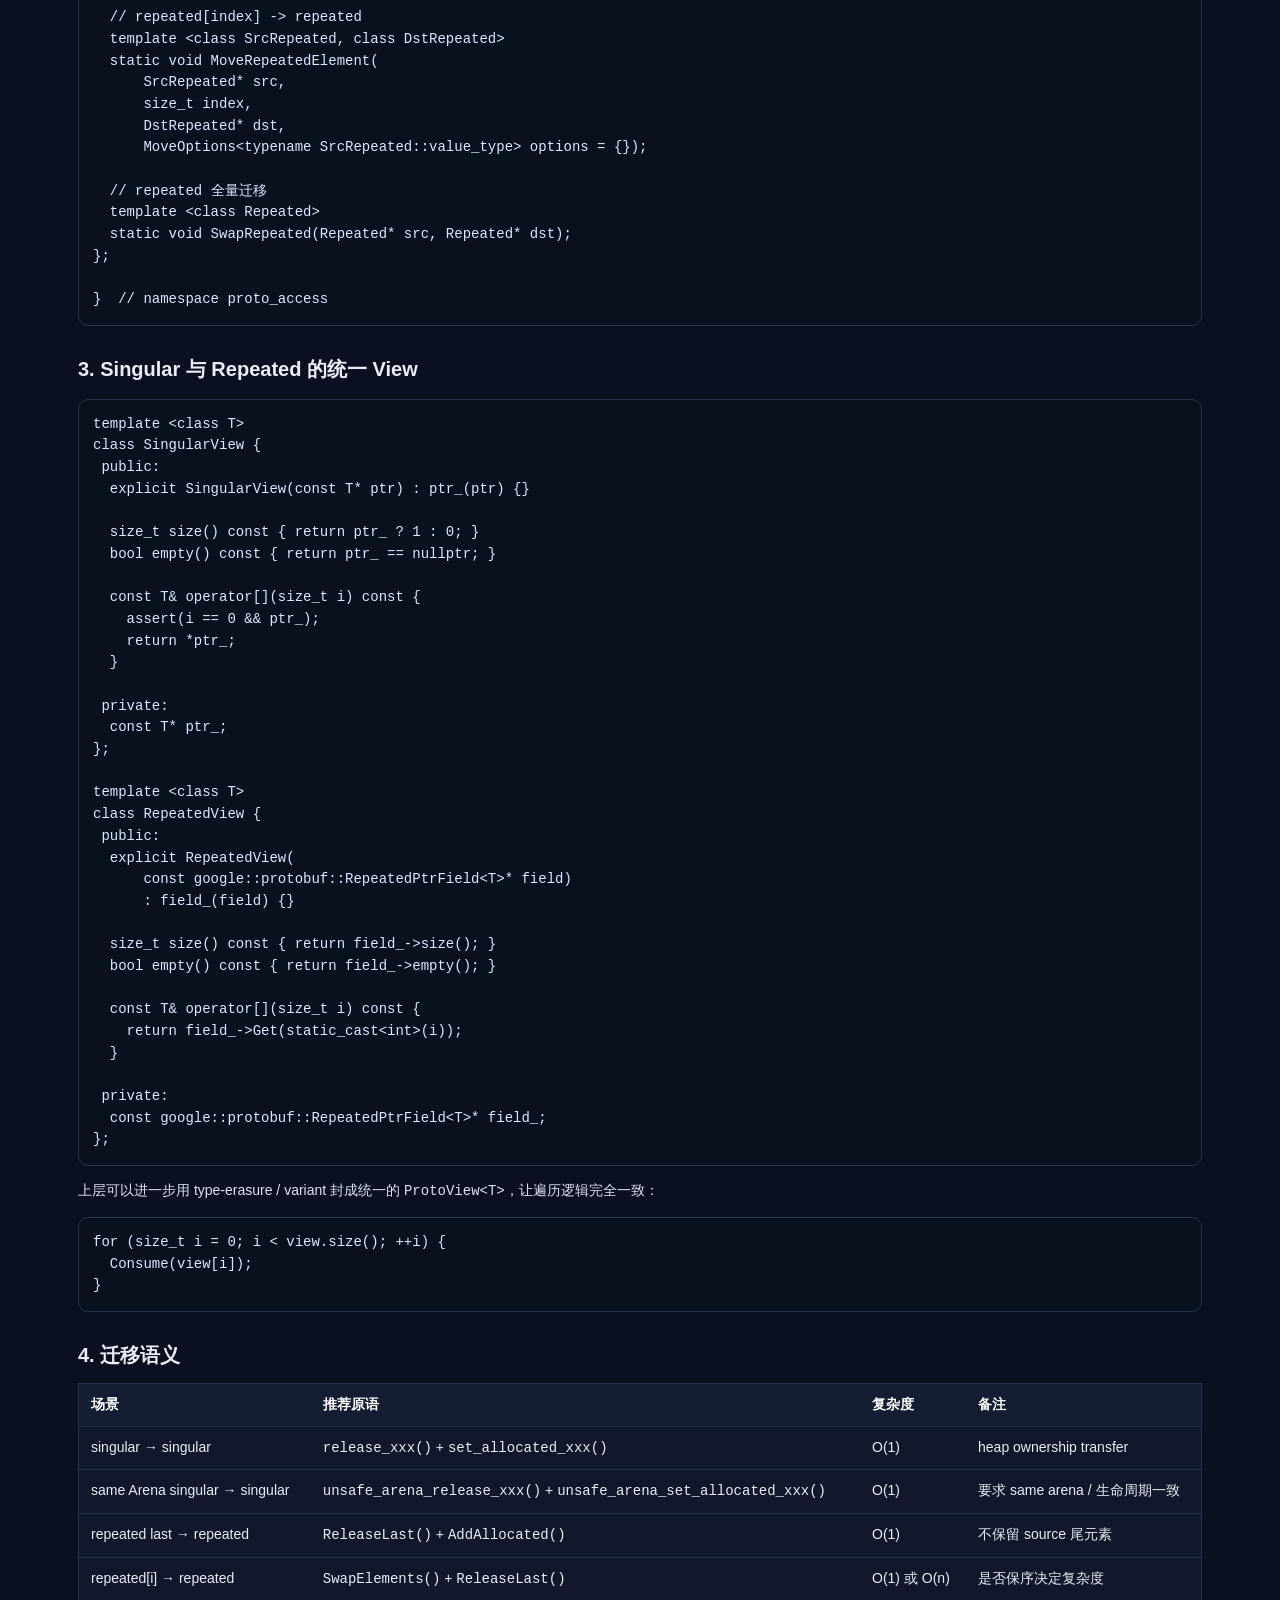
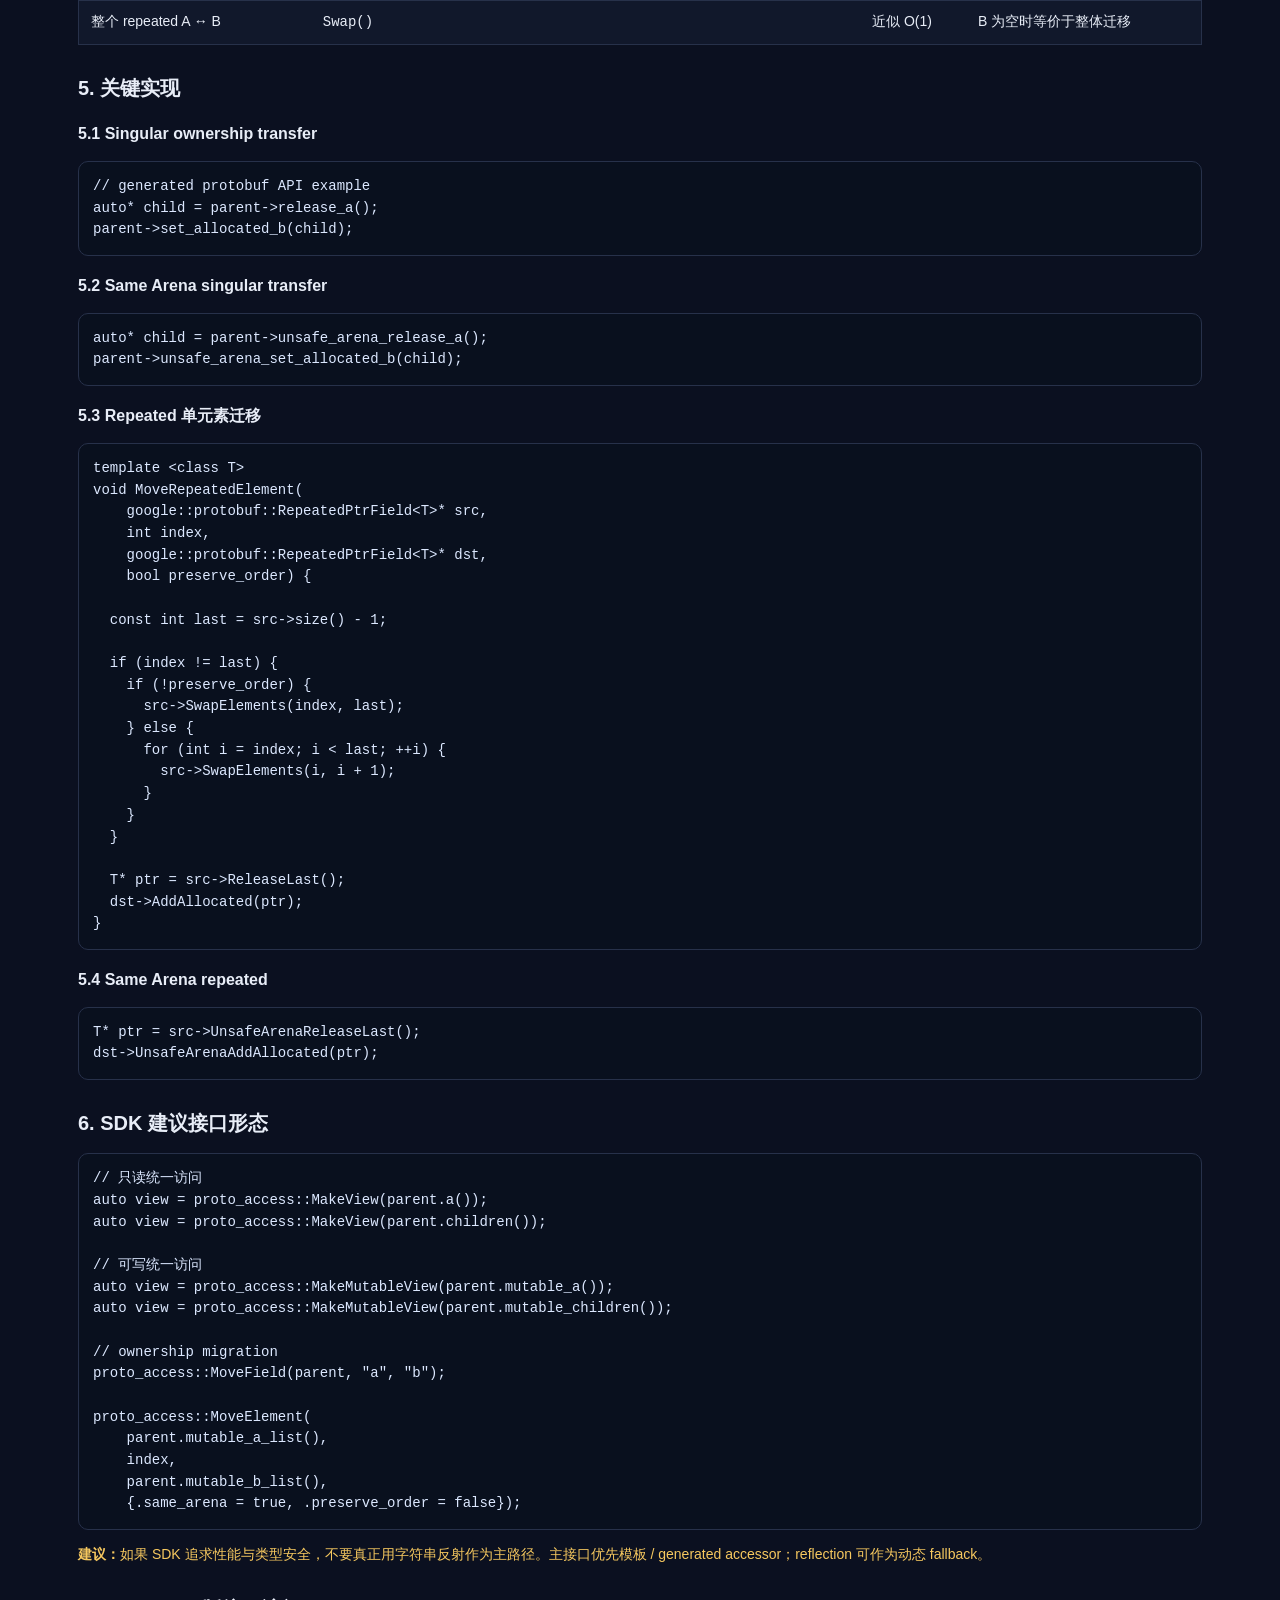
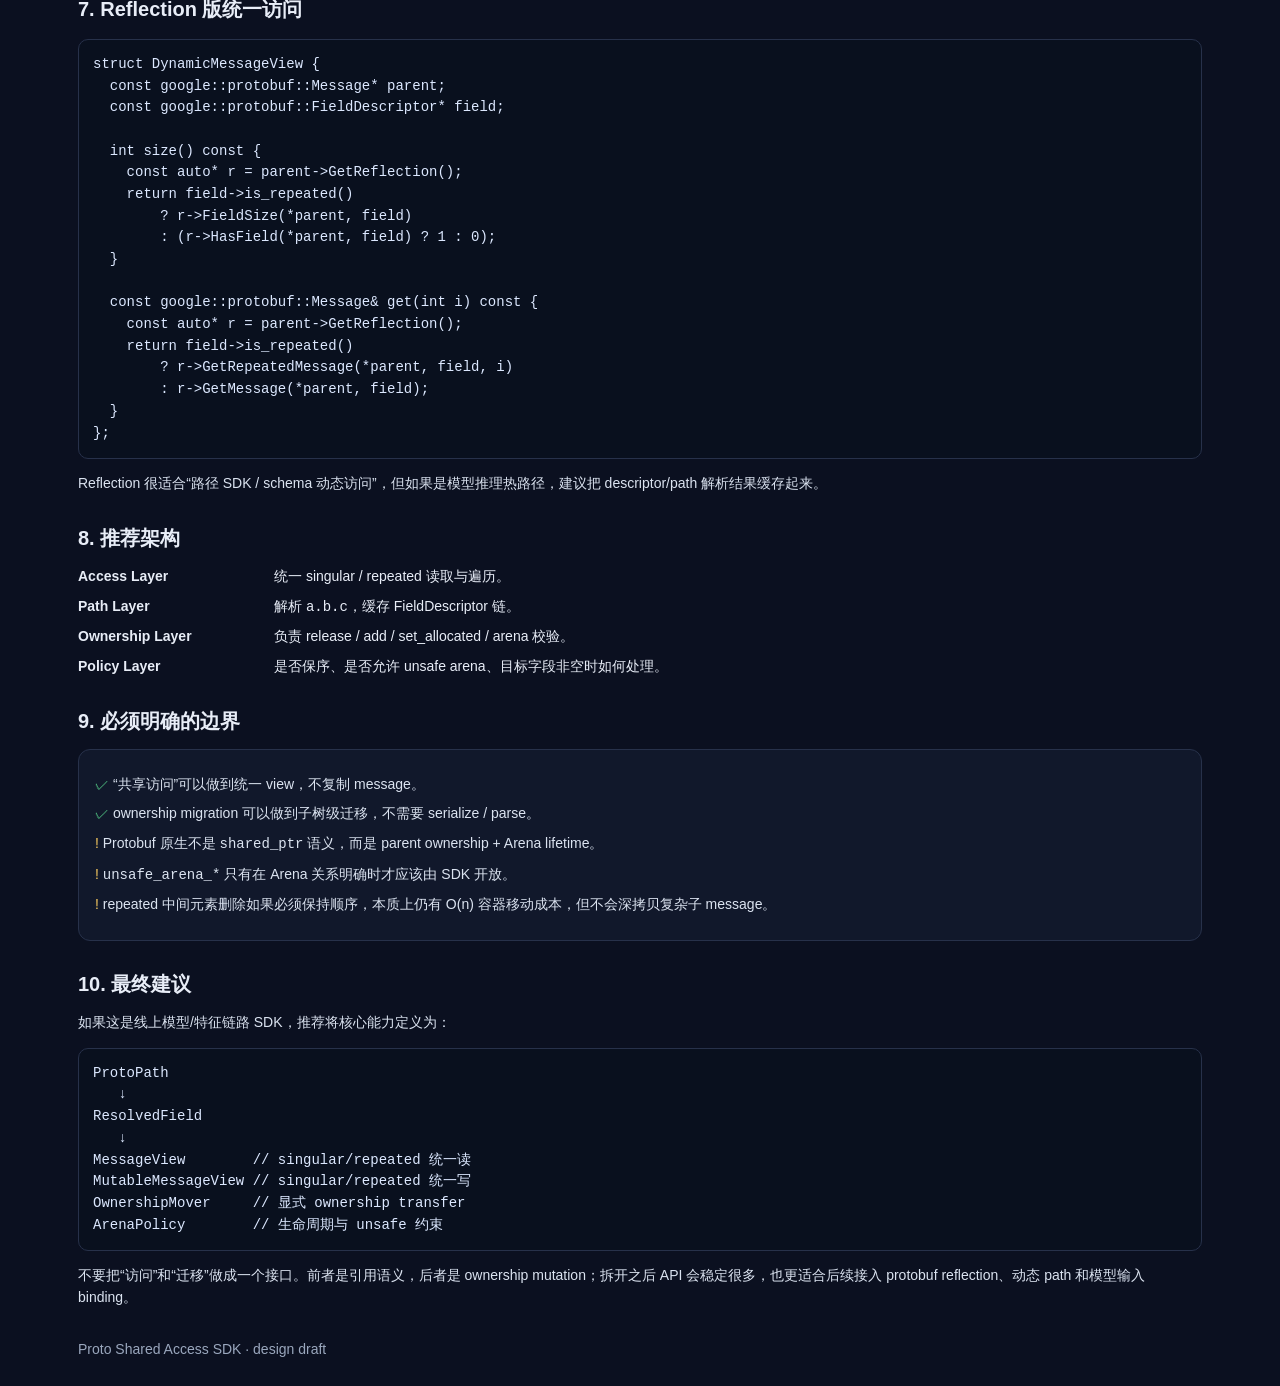
==== commit c2af0d94: "docs: link agent session persistence guide from home page" ====
--- a/index.html
+++ b/index.html
@@ -36,7 +36,7 @@
 </head>
 <body>
 <main>
-  <nav aria-label="网站页面" style="display:flex;gap:18px;flex-wrap:wrap;margin-bottom:20px;font-size:14px"><a href="./lemon-study/" style="color:#9fc3ff">Lemon 学习</a><a href="./lemon-study/english-picture-book/" style="color:#9fc3ff">英语小绘本 · 小红球在哪里？</a><a href="./ai-engineering/" style="color:#9fc3ff">AI Engineering</a><a href="./harness-workspace/" style="color:#9fc3ff">AI-Native Harness 方案</a></nav>
+  <nav aria-label="网站页面" style="display:flex;gap:18px;flex-wrap:wrap;margin-bottom:20px;font-size:14px"><a href="./lemon-study/" style="color:#9fc3ff">Lemon 学习</a><a href="./lemon-study/english-picture-book/" style="color:#9fc3ff">英语小绘本 · 小红球在哪里？</a><a href="./ai-engineering/" style="color:#9fc3ff">AI Engineering</a><a href="./harness-workspace/" style="color:#9fc3ff">AI-Native Harness 方案</a><a href="./agent-session-persistence/" style="color:#9fc3ff">Agent Session 持久化方案</a></nav>
   <div class="hero">
     <div><span class="badge">C++</span><span class="badge">Protobuf</span><span class="badge">Arena-aware</span></div>
     <h1>Proto Shared Access SDK</h1>
